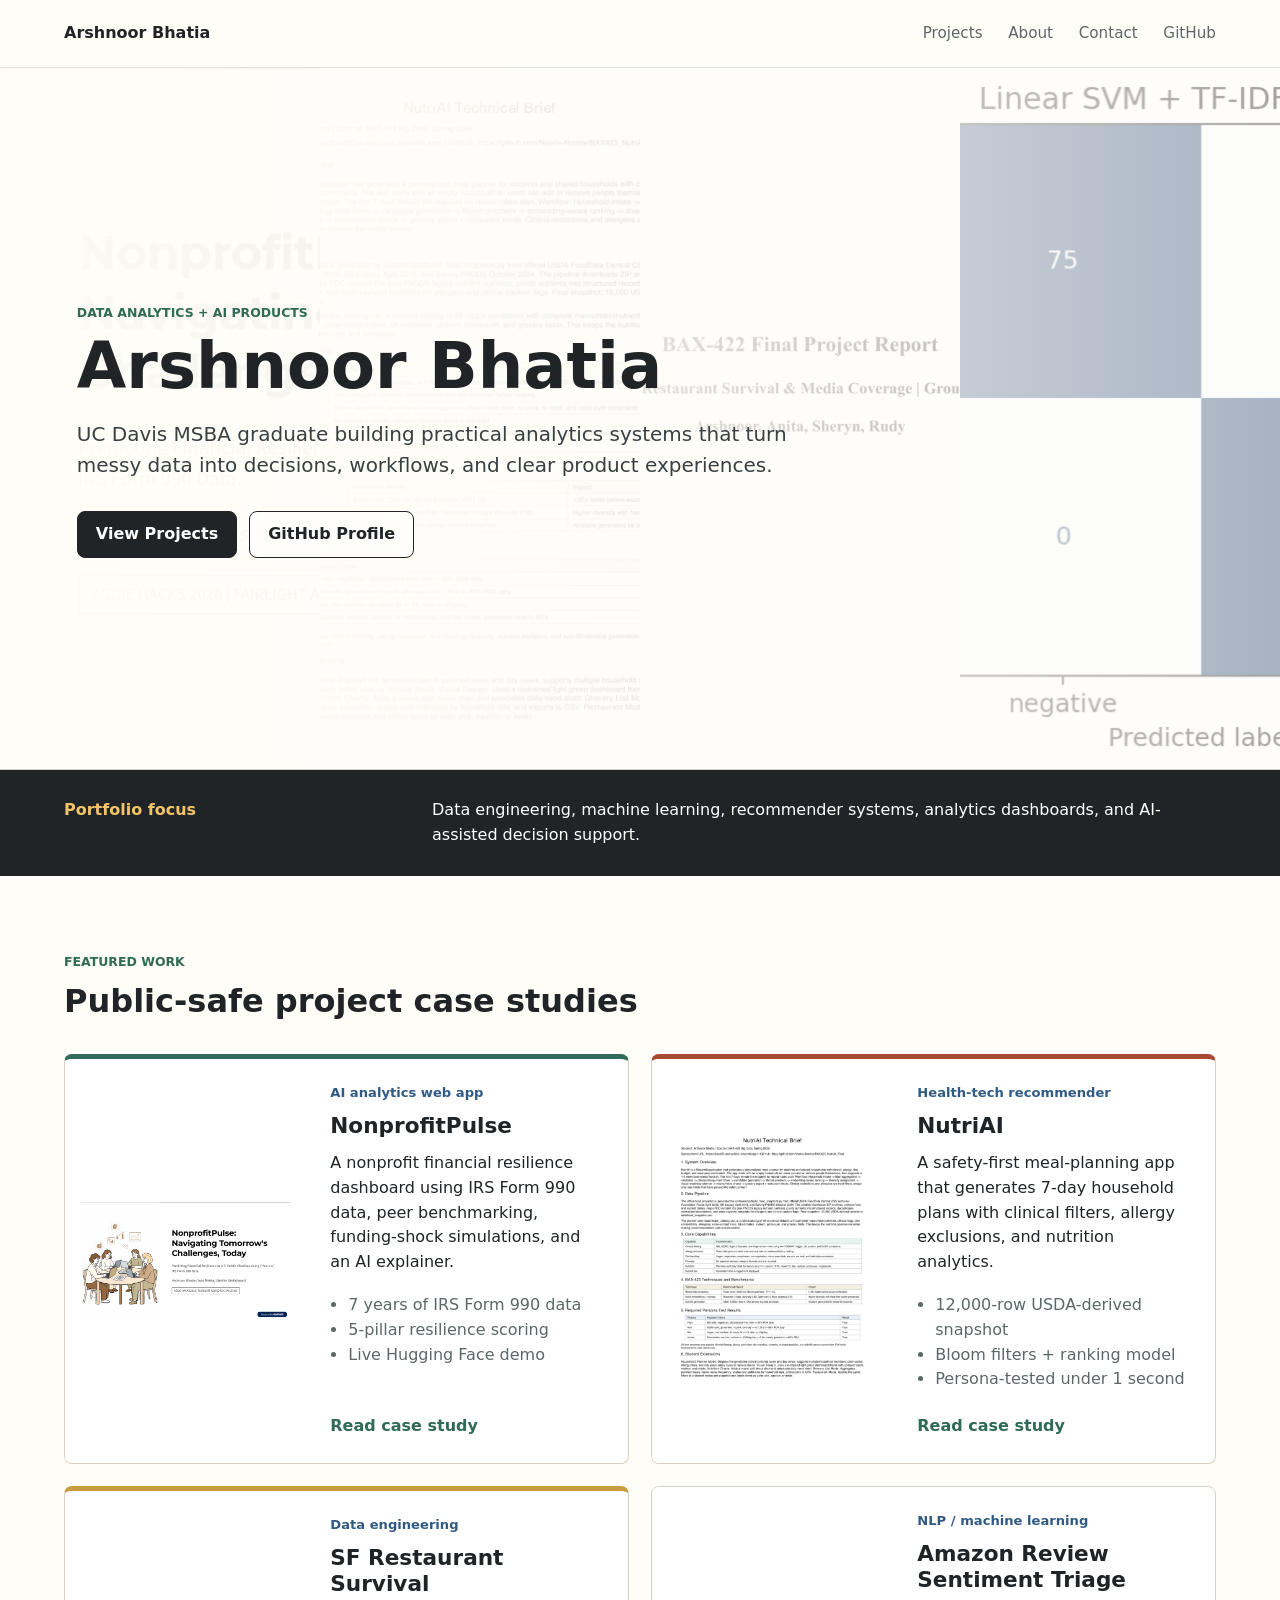
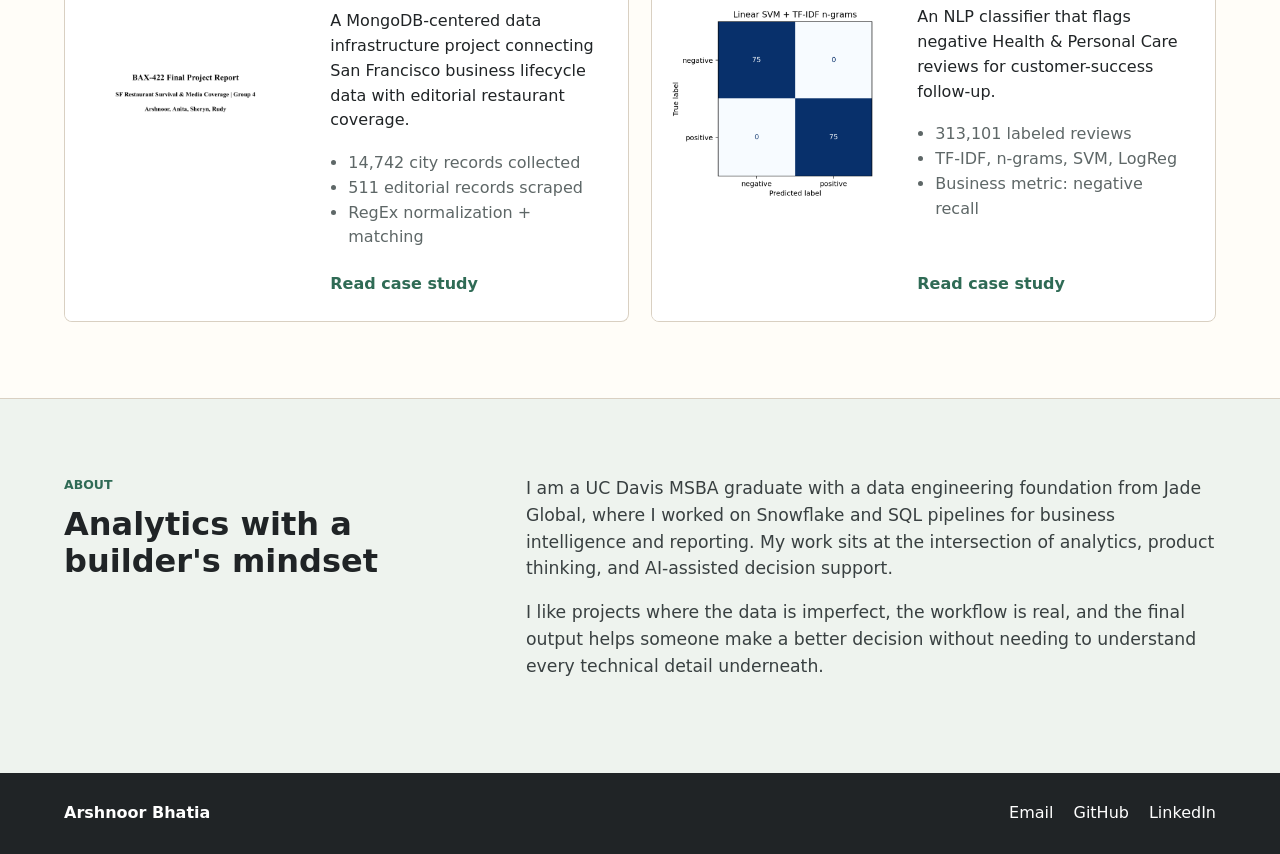
==== index.html @ 075147a0 "Add portfolio site" ====
<!doctype html>
<html lang="en">
<head>
  <meta charset="utf-8">
  <meta name="viewport" content="width=device-width, initial-scale=1">
  <title>Arshnoor Bhatia | Analytics Portfolio</title>
  <meta name="description" content="Analytics, AI, and data product portfolio for Arshnoor Bhatia.">
  <link rel="icon" href="assets/favicon.svg" type="image/svg+xml">
  <link rel="stylesheet" href="styles.css">
</head>
<body>
  <header class="site-header" aria-label="Primary">
    <a class="brand" href="index.html">Arshnoor Bhatia</a>
    <nav>
      <a href="#projects">Projects</a>
      <a href="#about">About</a>
      <a href="mailto:arshnoor2001@gmail.com">Contact</a>
      <a href="https://github.com/Noorie-Noobie">GitHub</a>
    </nav>
  </header>

  <main>
    <section class="hero" aria-labelledby="hero-title">
      <div class="hero-media" aria-hidden="true">
        <img src="assets/nonprofitpulse-cover.png" alt="">
        <img src="assets/nutriai-cover.png" alt="">
        <img src="assets/ddr-cover.png" alt="">
        <img src="assets/sentiment-cover.png" alt="">
      </div>
      <div class="hero-copy">
        <p class="eyebrow">Data analytics + AI products</p>
        <h1 id="hero-title">Arshnoor Bhatia</h1>
        <p class="lede">UC Davis MSBA graduate building practical analytics systems that turn messy data into decisions, workflows, and clear product experiences.</p>
        <div class="hero-actions">
          <a class="button primary" href="#projects">View Projects</a>
          <a class="button secondary" href="https://github.com/Noorie-Noobie">GitHub Profile</a>
        </div>
      </div>
    </section>

    <section class="section intro-strip">
      <div class="section-inner split">
        <p>Portfolio focus</p>
        <p>Data engineering, machine learning, recommender systems, analytics dashboards, and AI-assisted decision support.</p>
      </div>
    </section>

    <section class="section" id="projects" aria-labelledby="projects-title">
      <div class="section-inner">
        <div class="section-heading">
          <p class="eyebrow">Featured work</p>
          <h2 id="projects-title">Public-safe project case studies</h2>
        </div>

        <div class="project-grid">
          <article class="project-card flagship">
            <a class="project-image" href="projects/nonprofitpulse.html" aria-label="Open NonprofitPulse case study">
              <img src="assets/nonprofitpulse-cover.png" alt="NonprofitPulse presentation cover">
            </a>
            <div class="project-body">
              <p class="tag">AI analytics web app</p>
              <h3>NonprofitPulse</h3>
              <p>A nonprofit financial resilience dashboard using IRS Form 990 data, peer benchmarking, funding-shock simulations, and an AI explainer.</p>
              <ul class="fact-list">
                <li>7 years of IRS Form 990 data</li>
                <li>5-pillar resilience scoring</li>
                <li>Live Hugging Face demo</li>
              </ul>
              <a class="text-link" href="projects/nonprofitpulse.html">Read case study</a>
            </div>
          </article>

          <article class="project-card flagship">
            <a class="project-image" href="projects/nutriai.html" aria-label="Open NutriAI case study">
              <img src="assets/nutriai-cover.png" alt="NutriAI technical brief preview">
            </a>
            <div class="project-body">
              <p class="tag">Health-tech recommender</p>
              <h3>NutriAI</h3>
              <p>A safety-first meal-planning app that generates 7-day household plans with clinical filters, allergy exclusions, and nutrition analytics.</p>
              <ul class="fact-list">
                <li>12,000-row USDA-derived snapshot</li>
                <li>Bloom filters + ranking model</li>
                <li>Persona-tested under 1 second</li>
              </ul>
              <a class="text-link" href="projects/nutriai.html">Read case study</a>
            </div>
          </article>

          <article class="project-card flagship">
            <a class="project-image" href="projects/sf-restaurant-survival.html" aria-label="Open SF Restaurant Survival case study">
              <img src="assets/ddr-cover.png" alt="SF Restaurant Survival report cover">
            </a>
            <div class="project-body">
              <p class="tag">Data engineering</p>
              <h3>SF Restaurant Survival</h3>
              <p>A MongoDB-centered data infrastructure project connecting San Francisco business lifecycle data with editorial restaurant coverage.</p>
              <ul class="fact-list">
                <li>14,742 city records collected</li>
                <li>511 editorial records scraped</li>
                <li>RegEx normalization + matching</li>
              </ul>
              <a class="text-link" href="projects/sf-restaurant-survival.html">Read case study</a>
            </div>
          </article>

          <article class="project-card">
            <a class="project-image" href="projects/sentiment-triage.html" aria-label="Open Amazon Review Sentiment case study">
              <img src="assets/sentiment-cover.png" alt="Linear SVM TF-IDF n-grams confusion matrix">
            </a>
            <div class="project-body">
              <p class="tag">NLP / machine learning</p>
              <h3>Amazon Review Sentiment Triage</h3>
              <p>An NLP classifier that flags negative Health & Personal Care reviews for customer-success follow-up.</p>
              <ul class="fact-list">
                <li>313,101 labeled reviews</li>
                <li>TF-IDF, n-grams, SVM, LogReg</li>
                <li>Business metric: negative recall</li>
              </ul>
              <a class="text-link" href="projects/sentiment-triage.html">Read case study</a>
            </div>
          </article>
        </div>
      </div>
    </section>

    <section class="section band" id="about" aria-labelledby="about-title">
      <div class="section-inner about-layout">
        <div>
          <p class="eyebrow">About</p>
          <h2 id="about-title">Analytics with a builder's mindset</h2>
        </div>
        <div class="about-copy">
          <p>I am a UC Davis MSBA graduate with a data engineering foundation from Jade Global, where I worked on Snowflake and SQL pipelines for business intelligence and reporting. My work sits at the intersection of analytics, product thinking, and AI-assisted decision support.</p>
          <p>I like projects where the data is imperfect, the workflow is real, and the final output helps someone make a better decision without needing to understand every technical detail underneath.</p>
        </div>
      </div>
    </section>
  </main>

  <footer class="site-footer">
    <p>Arshnoor Bhatia</p>
    <div>
      <a href="mailto:arshnoor2001@gmail.com">Email</a>
      <a href="https://github.com/Noorie-Noobie">GitHub</a>
      <a href="https://www.linkedin.com/in/arshnoor-bhatia">LinkedIn</a>
    </div>
  </footer>
</body>
</html>
---- styles.css ----
:root {
  --ink: #202426;
  --muted: #5e6767;
  --paper: #fffdf8;
  --soft: #f4f0e8;
  --line: #d9d0c2;
  --forest: #2f6b55;
  --brick: #a84932;
  --gold: #c89b3c;
  --blue: #315b85;
  --white: #ffffff;
}

* {
  box-sizing: border-box;
}

html {
  scroll-behavior: smooth;
}

body {
  margin: 0;
  color: var(--ink);
  background: var(--paper);
  font-family: Inter, ui-sans-serif, system-ui, -apple-system, BlinkMacSystemFont, "Segoe UI", sans-serif;
  font-size: 16px;
  line-height: 1.55;
  letter-spacing: 0;
}

a {
  color: inherit;
  text-decoration: none;
}

img {
  display: block;
  max-width: 100%;
}

.site-header {
  position: sticky;
  top: 0;
  z-index: 10;
  display: flex;
  align-items: center;
  justify-content: space-between;
  gap: 24px;
  min-height: 68px;
  padding: 16px clamp(20px, 5vw, 64px);
  background: rgba(255, 253, 248, 0.92);
  border-bottom: 1px solid rgba(32, 36, 38, 0.12);
  backdrop-filter: blur(16px);
}

.brand {
  font-weight: 800;
  font-size: 1rem;
}

nav {
  display: flex;
  align-items: center;
  gap: clamp(12px, 2vw, 28px);
  color: var(--muted);
  font-size: 0.95rem;
}

nav a:hover,
.text-link:hover {
  color: var(--brick);
}

.hero {
  position: relative;
  display: grid;
  align-items: center;
  min-height: 78vh;
  padding: 96px clamp(20px, 6vw, 80px) 72px;
  overflow: hidden;
  border-bottom: 1px solid var(--line);
}

.hero::after {
  content: "";
  position: absolute;
  inset: 0;
  background: linear-gradient(90deg, rgba(255, 253, 248, 0.98) 0%, rgba(255, 253, 248, 0.9) 36%, rgba(255, 253, 248, 0.25) 100%);
}

.hero-media {
  position: absolute;
  inset: 0;
  display: grid;
  grid-template-columns: repeat(4, 1fr);
  opacity: 0.48;
}

.hero-media img {
  width: 100%;
  height: 100%;
  object-fit: cover;
  filter: saturate(0.9);
}

.hero-copy {
  position: relative;
  z-index: 1;
  max-width: 720px;
}

.eyebrow {
  margin: 0 0 12px;
  color: var(--forest);
  font-weight: 800;
  font-size: 0.78rem;
  text-transform: uppercase;
}

h1,
h2,
h3,
p {
  margin-top: 0;
}

h1 {
  margin-bottom: 20px;
  font-size: 4rem;
  line-height: 1.02;
}

h2 {
  margin-bottom: 18px;
  font-size: 2rem;
  line-height: 1.15;
}

h3 {
  margin-bottom: 12px;
  font-size: 1.35rem;
  line-height: 1.2;
}

.lede {
  max-width: 780px;
  color: #394041;
  font-size: 1.25rem;
  line-height: 1.55;
}

.hero-actions {
  display: flex;
  flex-wrap: wrap;
  gap: 12px;
  margin-top: 30px;
}

.button {
  display: inline-flex;
  align-items: center;
  justify-content: center;
  min-height: 44px;
  padding: 10px 18px;
  border-radius: 8px;
  border: 1px solid var(--ink);
  font-weight: 750;
}

.button.primary {
  color: var(--white);
  background: var(--ink);
}

.button.secondary {
  color: var(--ink);
  background: rgba(255, 255, 255, 0.72);
}

.section {
  padding: 76px clamp(20px, 5vw, 64px);
}

.section-inner {
  max-width: 1180px;
  margin: 0 auto;
}

.intro-strip {
  padding-top: 28px;
  padding-bottom: 28px;
  background: var(--ink);
  color: var(--white);
}

.split {
  display: grid;
  grid-template-columns: minmax(180px, 0.6fr) minmax(0, 1.4fr);
  gap: 32px;
}

.split p {
  margin-bottom: 0;
}

.split p:first-child {
  color: #f2c46a;
  font-weight: 800;
}

.section-heading {
  max-width: 780px;
  margin-bottom: 34px;
}

.project-grid {
  display: grid;
  grid-template-columns: repeat(2, minmax(0, 1fr));
  gap: 22px;
}

.project-card {
  display: grid;
  grid-template-columns: minmax(180px, 0.75fr) minmax(0, 1fr);
  min-height: 360px;
  overflow: hidden;
  border: 1px solid var(--line);
  border-radius: 8px;
  background: var(--white);
}

.project-card.flagship {
  border-top: 5px solid var(--forest);
}

.project-card:nth-child(2) {
  border-top-color: var(--brick);
}

.project-card:nth-child(3) {
  border-top-color: var(--gold);
}

.project-image {
  min-height: 100%;
  background: var(--soft);
}

.project-image img {
  width: 100%;
  height: 100%;
  object-fit: contain;
  padding: 16px;
  background: var(--white);
}

.project-body {
  display: flex;
  flex-direction: column;
  padding: 24px;
}

.tag {
  margin-bottom: 10px;
  color: var(--blue);
  font-weight: 800;
  font-size: 0.82rem;
}

.fact-list {
  margin: 2px 0 22px;
  padding-left: 18px;
  color: var(--muted);
}

.text-link {
  margin-top: auto;
  color: var(--forest);
  font-weight: 800;
}

.band {
  background: #eef3ee;
  border-top: 1px solid var(--line);
}

.about-layout {
  display: grid;
  grid-template-columns: minmax(240px, 0.75fr) minmax(0, 1.25fr);
  gap: 48px;
}

.about-copy p {
  color: #394041;
  font-size: 1.08rem;
}

.site-footer {
  display: flex;
  justify-content: space-between;
  gap: 20px;
  padding: 28px clamp(20px, 5vw, 64px);
  color: var(--white);
  background: var(--ink);
}

.site-footer p {
  margin-bottom: 0;
  font-weight: 800;
}

.site-footer div {
  display: flex;
  flex-wrap: wrap;
  gap: 20px;
}

.case-main {
  max-width: 1180px;
  margin: 0 auto;
  padding: 54px clamp(20px, 5vw, 64px) 90px;
}

.case-hero {
  display: grid;
  grid-template-columns: minmax(0, 1fr) minmax(280px, 0.82fr);
  gap: 42px;
  align-items: center;
  padding-bottom: 54px;
  border-bottom: 1px solid var(--line);
}

.case-hero h1 {
  font-size: 3.2rem;
}

.case-image {
  width: 100%;
  max-height: 460px;
  object-fit: contain;
  padding: 12px;
  border: 1px solid var(--line);
  border-radius: 8px;
  background: var(--white);
}

.case-section {
  padding: 44px 0;
  border-bottom: 1px solid var(--line);
}

.case-section p,
.case-section li {
  color: #394041;
}

.columns {
  display: grid;
  grid-template-columns: repeat(2, minmax(0, 1fr));
  gap: 42px;
}

.chip-row {
  display: flex;
  flex-wrap: wrap;
  gap: 10px;
}

.chip-row span {
  display: inline-flex;
  align-items: center;
  min-height: 34px;
  padding: 6px 11px;
  border: 1px solid var(--line);
  border-radius: 8px;
  background: var(--white);
  color: var(--ink);
  font-weight: 700;
}

@media (max-width: 920px) {
  h1 {
    font-size: 3rem;
  }

  .project-grid,
  .case-hero,
  .columns,
  .about-layout,
  .split {
    grid-template-columns: 1fr;
  }

  .project-card {
    grid-template-columns: 1fr;
  }

  .project-image {
    aspect-ratio: 16 / 10;
  }

  .hero-media {
    grid-template-columns: repeat(2, 1fr);
  }
}

@media (max-width: 640px) {
  .site-header {
    align-items: flex-start;
    flex-direction: column;
  }

  nav {
    width: 100%;
    justify-content: space-between;
  }

  .hero {
    min-height: 82vh;
    padding-top: 72px;
  }

  h1,
  .case-hero h1 {
    font-size: 2.45rem;
  }

  h2 {
    font-size: 1.65rem;
  }

  .lede {
    font-size: 1.08rem;
  }

  .site-footer {
    flex-direction: column;
  }
}
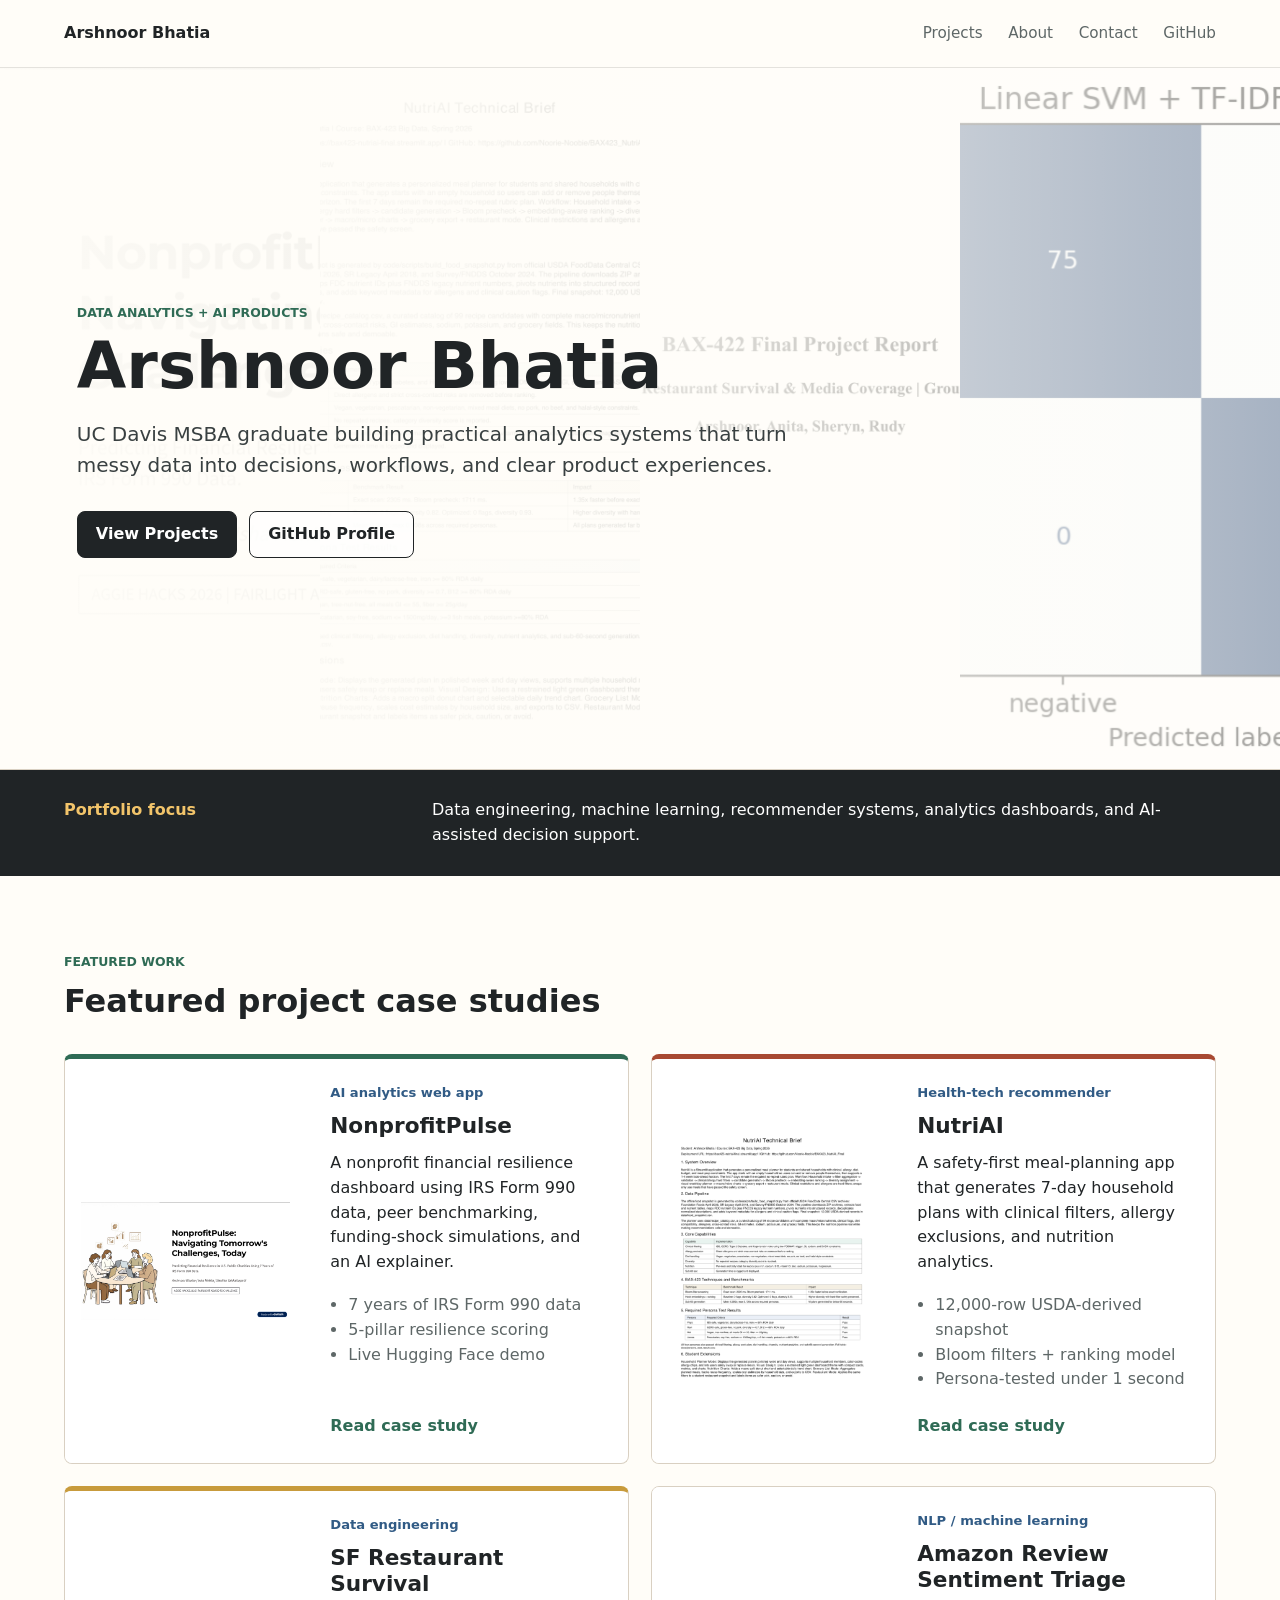
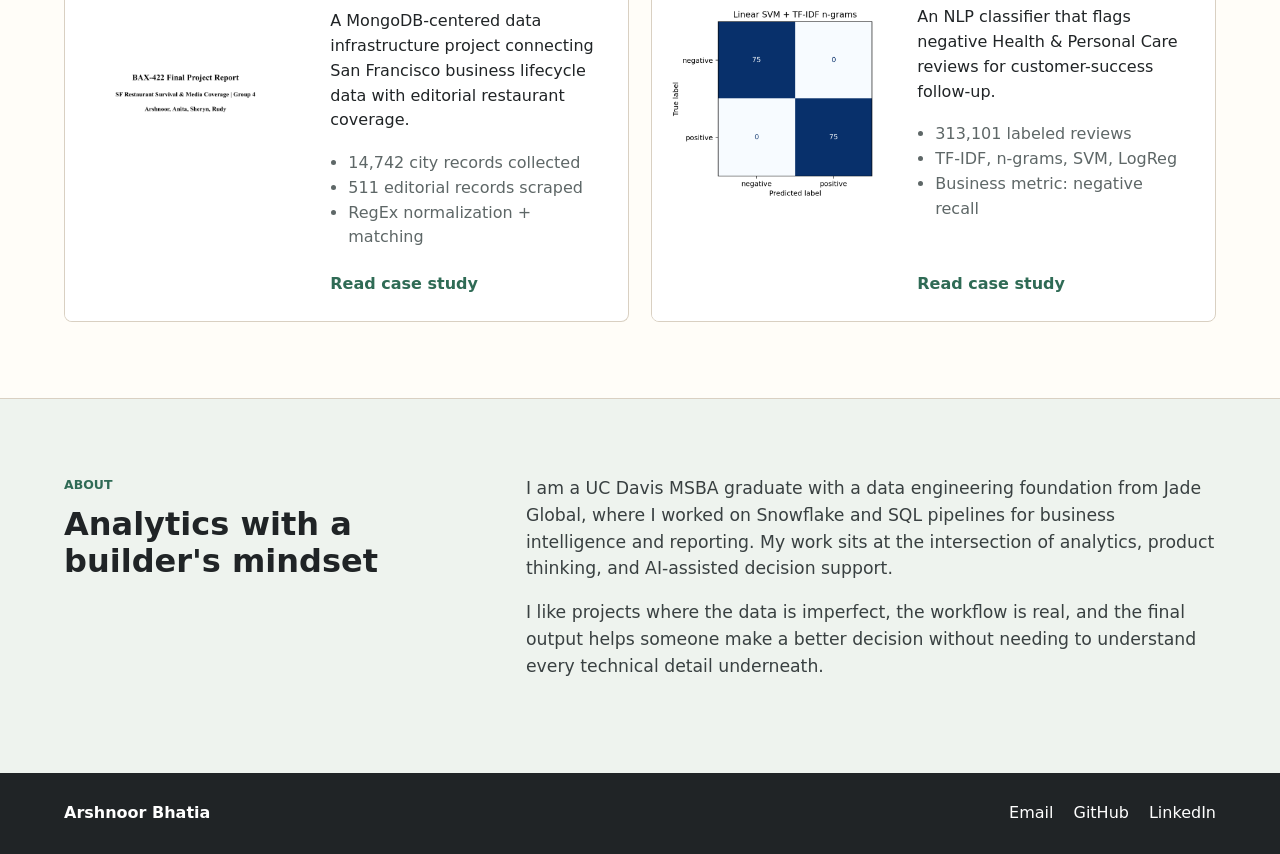
==== commit cbf59a35: "Add SF restaurant project artifacts" ====
--- a/index.html
+++ b/index.html
@@ -49,7 +49,7 @@
       <div class="section-inner">
         <div class="section-heading">
           <p class="eyebrow">Featured work</p>
-          <h2 id="projects-title">Public-safe project case studies</h2>
+          <h2 id="projects-title">Featured project case studies</h2>
         </div>
 
         <div class="project-grid">
--- a/styles.css
+++ b/styles.css
@@ -379,6 +379,35 @@
   font-weight: 700;
 }
 
+.artifact-grid {
+  display: grid;
+  grid-template-columns: repeat(2, minmax(0, 1fr));
+  gap: 14px;
+}
+
+.artifact-card {
+  display: grid;
+  gap: 8px;
+  min-height: 132px;
+  padding: 18px;
+  border: 1px solid var(--line);
+  border-radius: 8px;
+  background: var(--white);
+}
+
+.artifact-card strong {
+  color: var(--blue);
+  font-size: 1rem;
+}
+
+.artifact-card span {
+  color: #394041;
+}
+
+.artifact-card:hover {
+  border-color: var(--forest);
+}
+
 @media (max-width: 920px) {
   h1 {
     font-size: 3rem;
@@ -387,6 +416,7 @@
   .project-grid,
   .case-hero,
   .columns,
+  .artifact-grid,
   .about-layout,
   .split {
     grid-template-columns: 1fr;
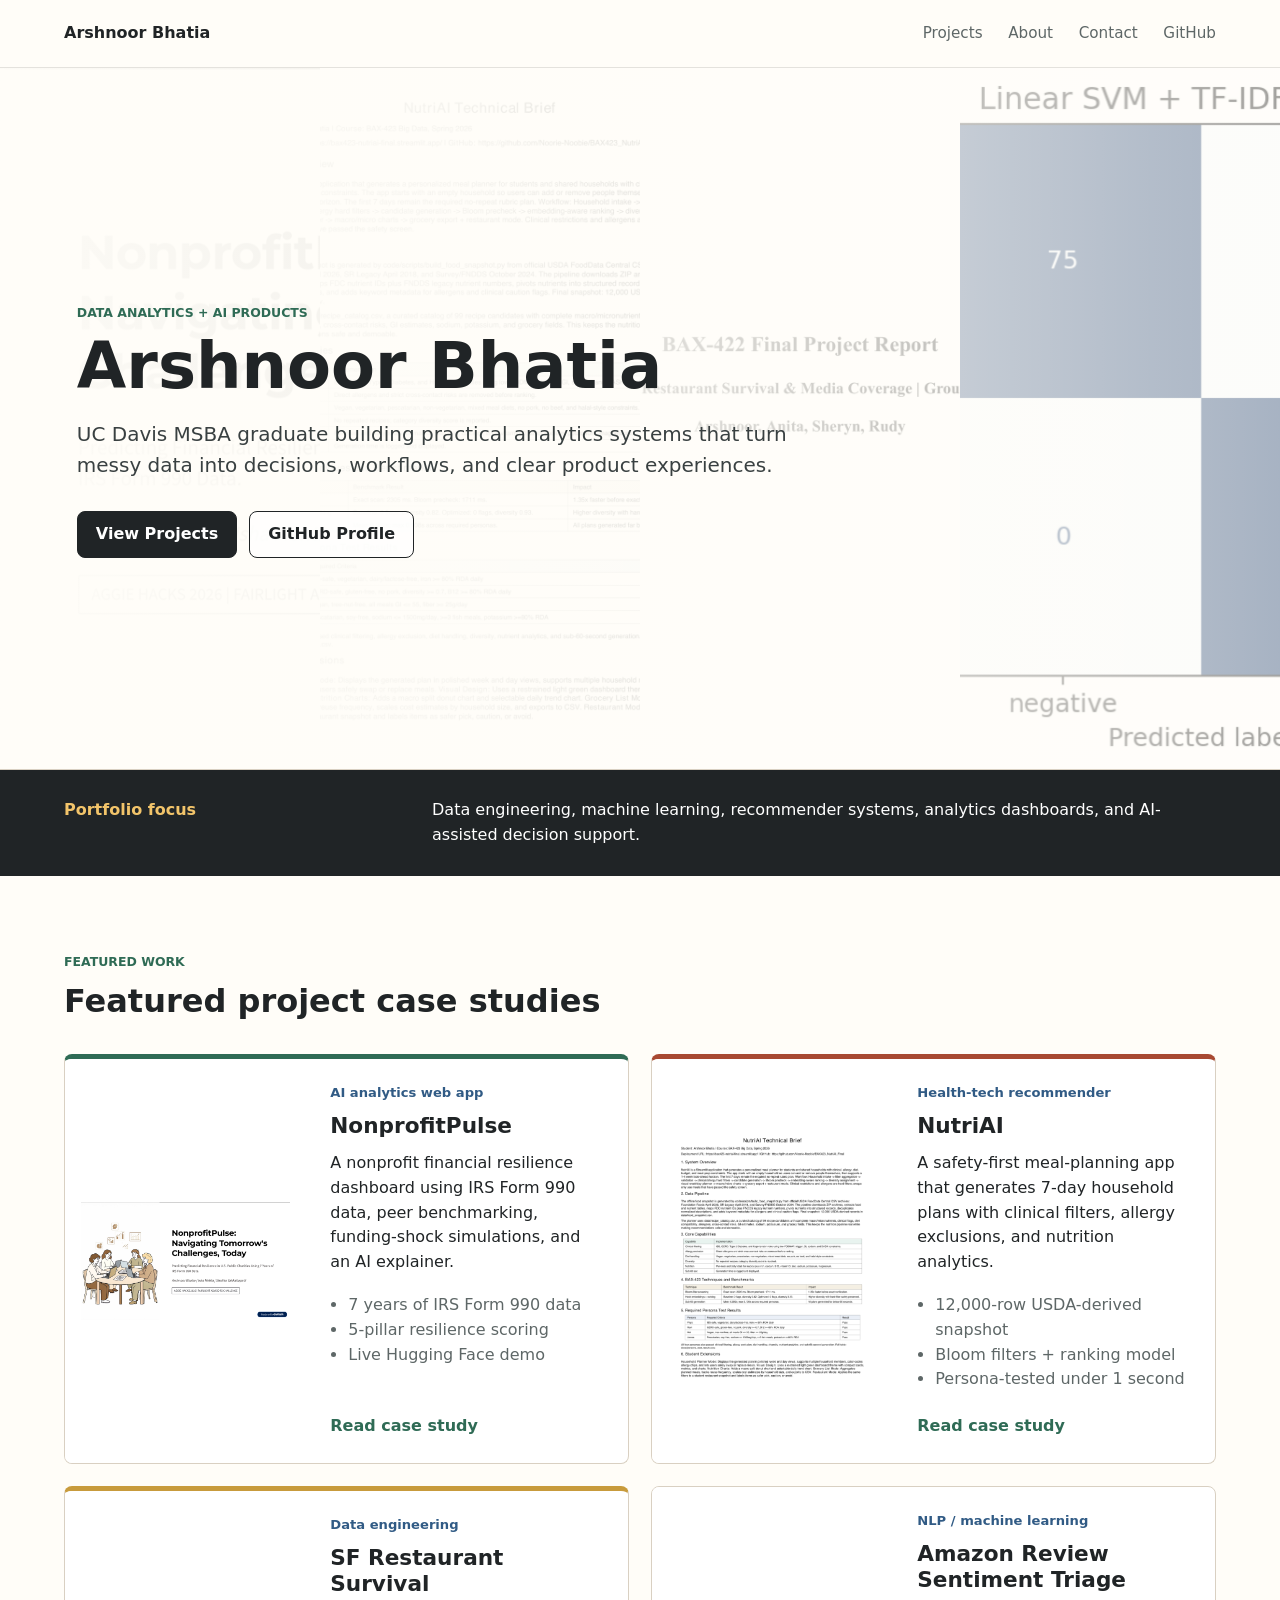
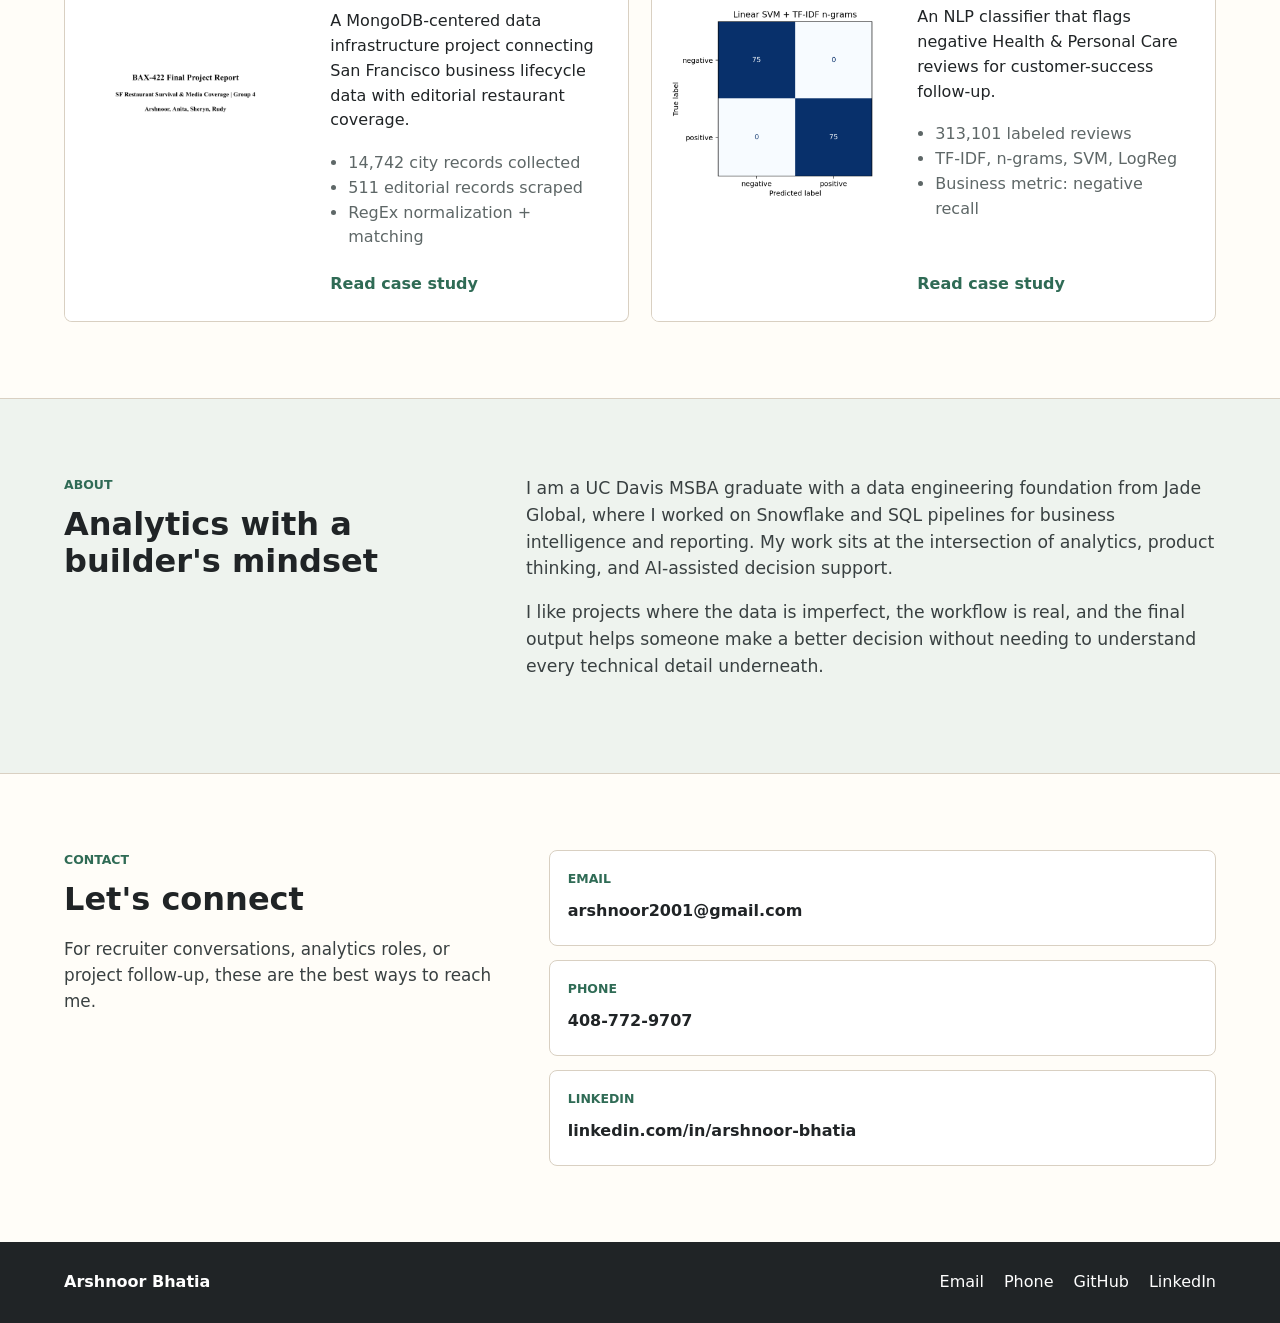
==== commit 49b8d0c6: "Add portfolio contact details" ====
--- a/index.html
+++ b/index.html
@@ -14,7 +14,7 @@
     <nav>
       <a href="#projects">Projects</a>
       <a href="#about">About</a>
-      <a href="mailto:arshnoor2001@gmail.com">Contact</a>
+      <a href="#contact">Contact</a>
       <a href="https://github.com/Noorie-Noobie">GitHub</a>
     </nav>
   </header>
@@ -136,14 +136,39 @@
         </div>
       </div>
     </section>
+
+    <section class="section contact-section" id="contact" aria-labelledby="contact-title">
+      <div class="section-inner contact-layout">
+        <div>
+          <p class="eyebrow">Contact</p>
+          <h2 id="contact-title">Let's connect</h2>
+          <p class="contact-note">For recruiter conversations, analytics roles, or project follow-up, these are the best ways to reach me.</p>
+        </div>
+        <div class="contact-list">
+          <a class="contact-card" href="mailto:arshnoor2001@gmail.com">
+            <span>Email</span>
+            <strong>arshnoor2001@gmail.com</strong>
+          </a>
+          <a class="contact-card" href="tel:+14087729707">
+            <span>Phone</span>
+            <strong>408-772-9707</strong>
+          </a>
+          <a class="contact-card" href="https://www.linkedin.com/in/arshnoor-bhatia/">
+            <span>LinkedIn</span>
+            <strong>linkedin.com/in/arshnoor-bhatia</strong>
+          </a>
+        </div>
+      </div>
+    </section>
   </main>
 
   <footer class="site-footer">
     <p>Arshnoor Bhatia</p>
     <div>
       <a href="mailto:arshnoor2001@gmail.com">Email</a>
+      <a href="tel:+14087729707">Phone</a>
       <a href="https://github.com/Noorie-Noobie">GitHub</a>
-      <a href="https://www.linkedin.com/in/arshnoor-bhatia">LinkedIn</a>
+      <a href="https://www.linkedin.com/in/arshnoor-bhatia/">LinkedIn</a>
     </div>
   </footer>
 </body>
--- a/styles.css
+++ b/styles.css
@@ -296,6 +296,57 @@
   font-size: 1.08rem;
 }
 
+.contact-section {
+  background: var(--paper);
+  border-top: 1px solid var(--line);
+}
+
+.contact-layout {
+  display: grid;
+  grid-template-columns: minmax(240px, 0.8fr) minmax(0, 1.2fr);
+  gap: 40px;
+  align-items: start;
+}
+
+.contact-note {
+  max-width: 520px;
+  color: #394041;
+  font-size: 1.05rem;
+}
+
+.contact-list {
+  display: grid;
+  grid-template-columns: 1fr;
+  gap: 14px;
+}
+
+.contact-card {
+  display: grid;
+  gap: 8px;
+  min-height: 96px;
+  padding: 18px;
+  border: 1px solid var(--line);
+  border-radius: 8px;
+  background: var(--white);
+}
+
+.contact-card span {
+  color: var(--forest);
+  font-size: 0.78rem;
+  font-weight: 800;
+  text-transform: uppercase;
+}
+
+.contact-card strong {
+  overflow-wrap: anywhere;
+  color: var(--ink);
+  font-size: 1rem;
+}
+
+.contact-card:hover {
+  border-color: var(--forest);
+}
+
 .site-footer {
   display: flex;
   justify-content: space-between;
@@ -417,8 +468,13 @@
   .case-hero,
   .columns,
   .artifact-grid,
+  .contact-layout,
   .about-layout,
   .split {
+    grid-template-columns: 1fr;
+  }
+
+  .contact-list {
     grid-template-columns: 1fr;
   }
 
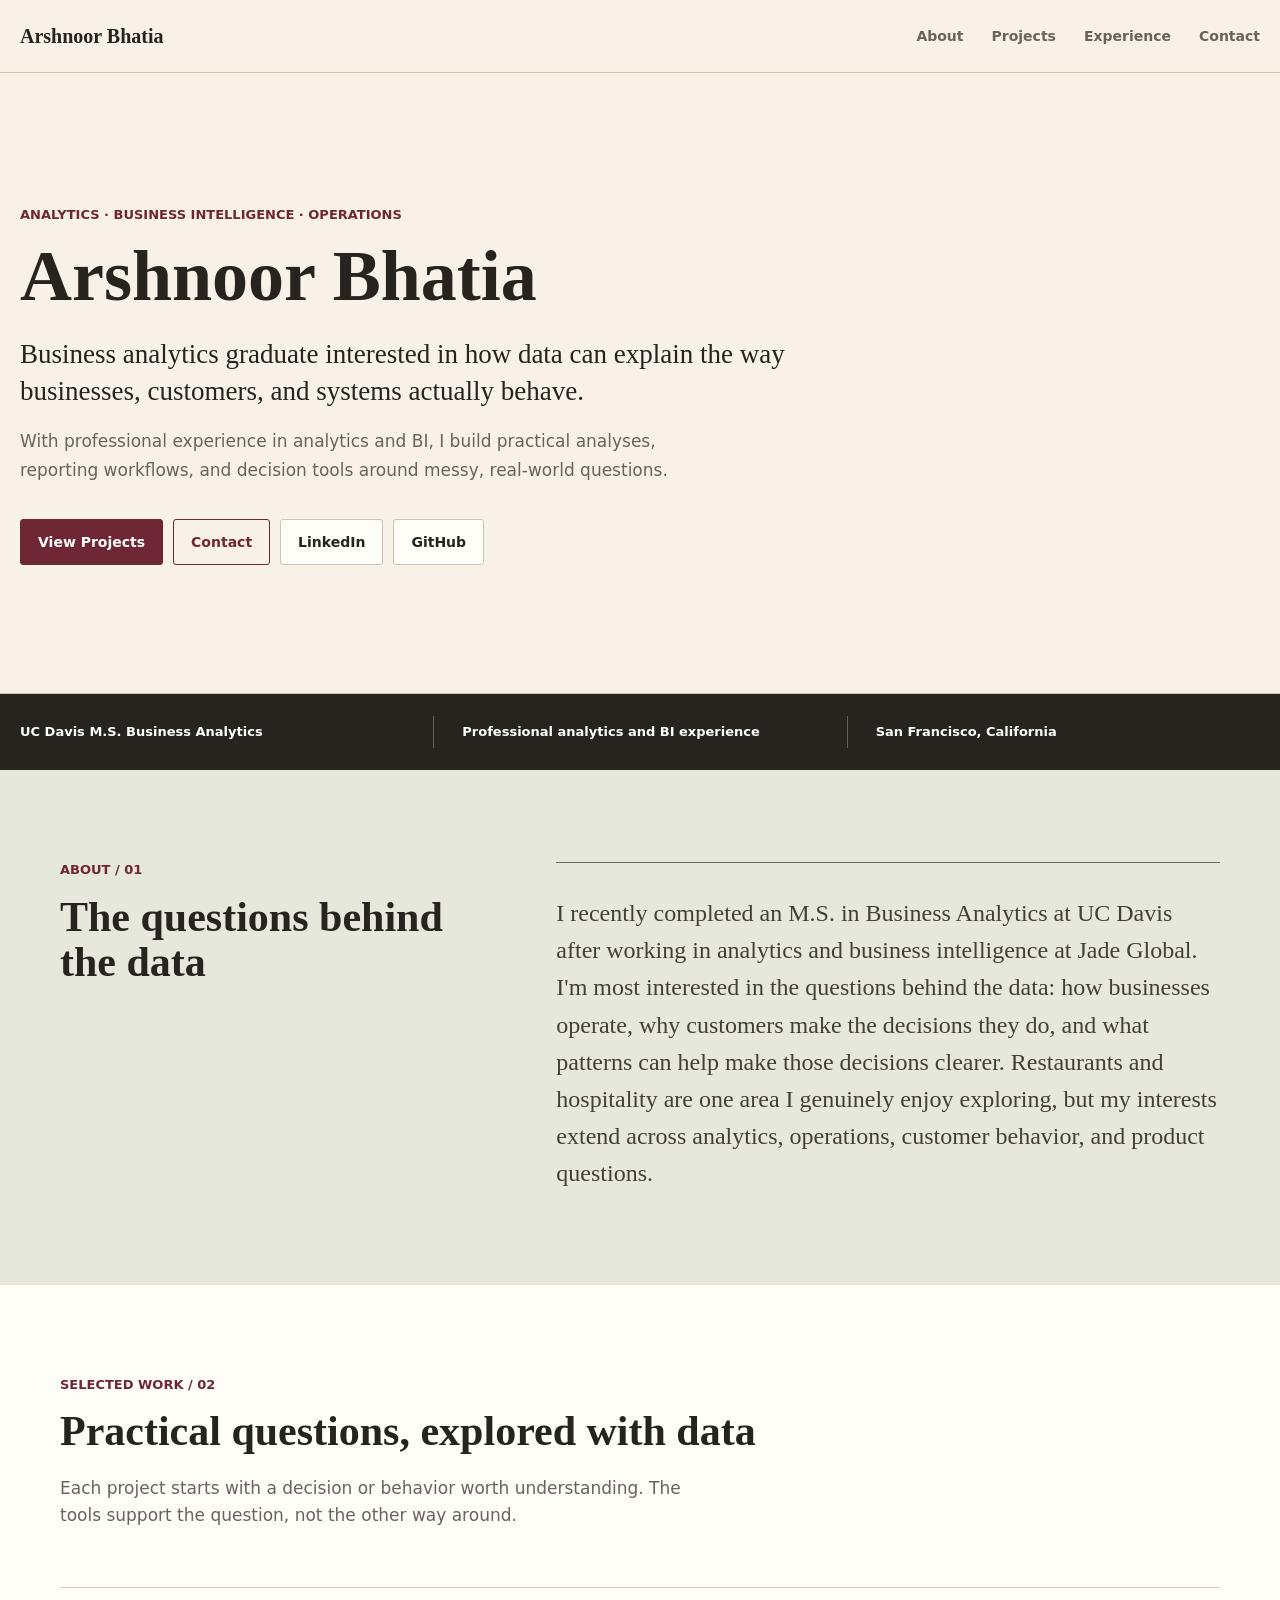
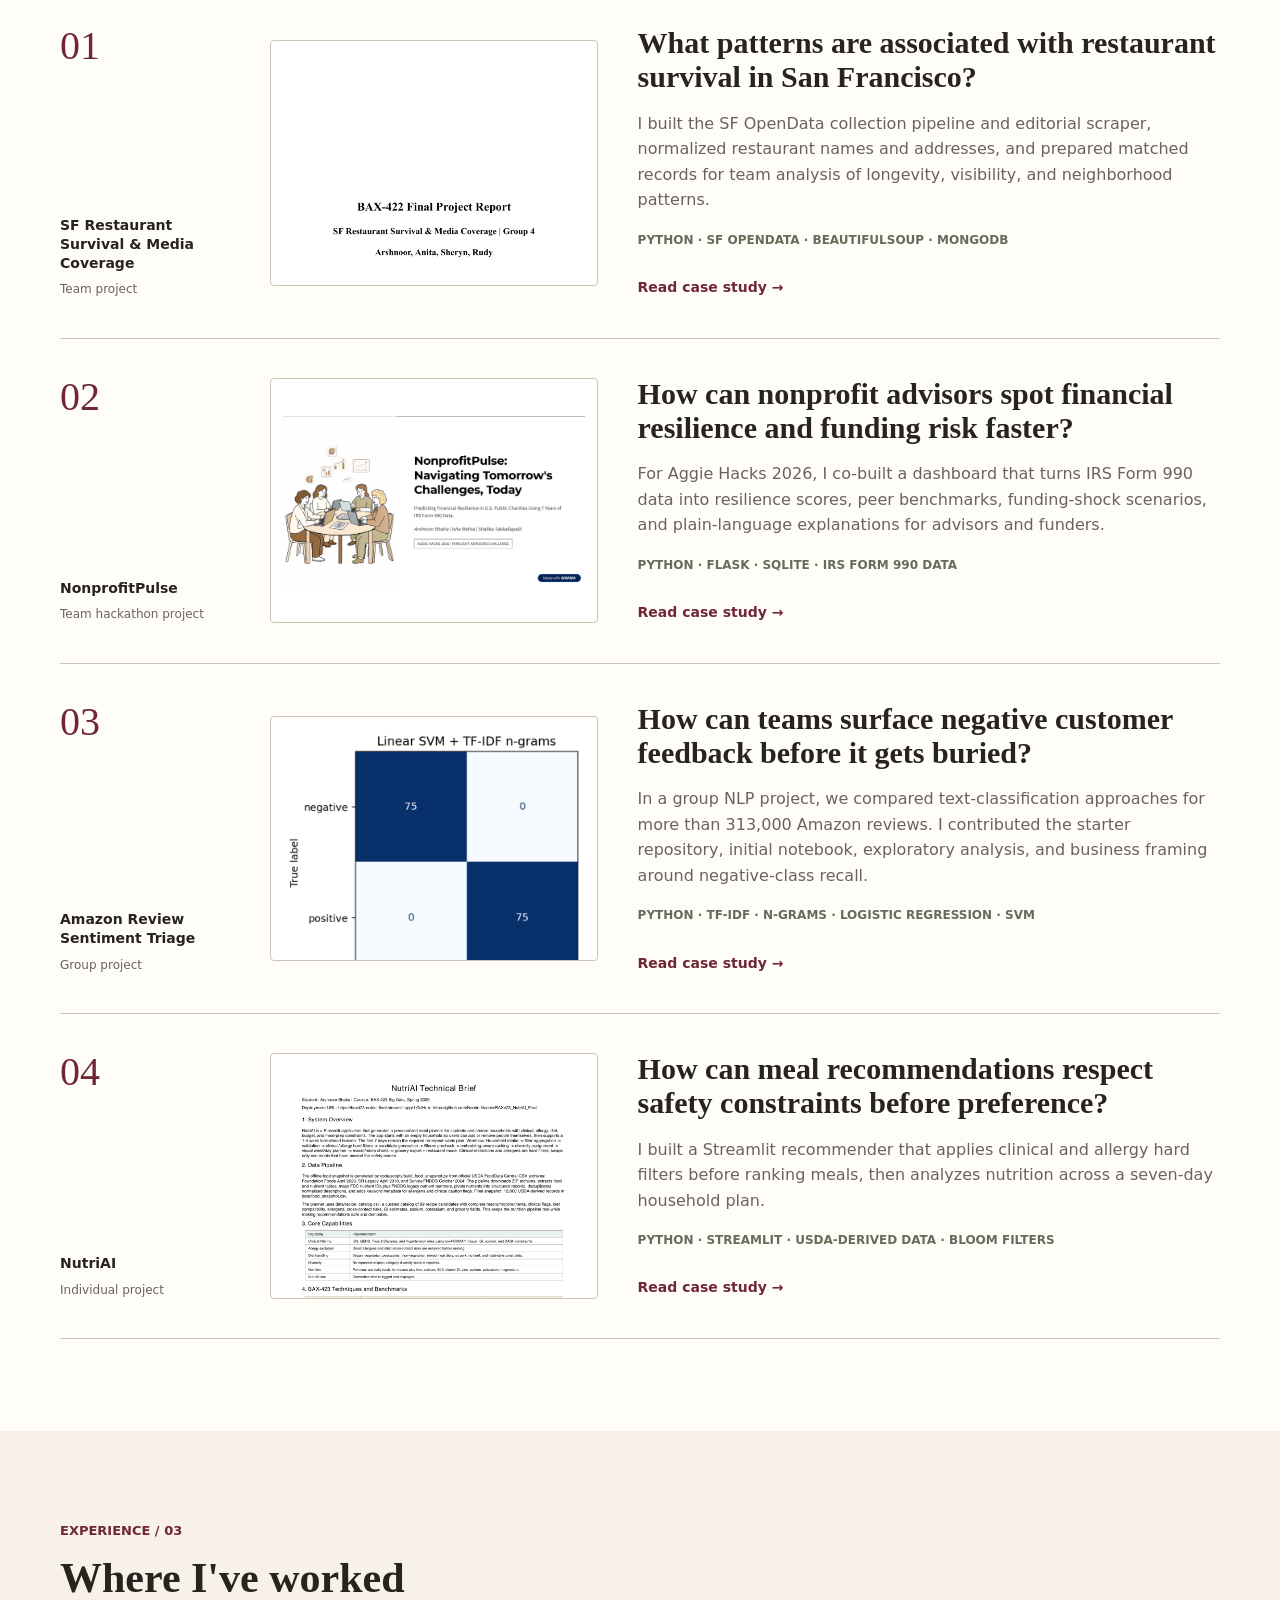
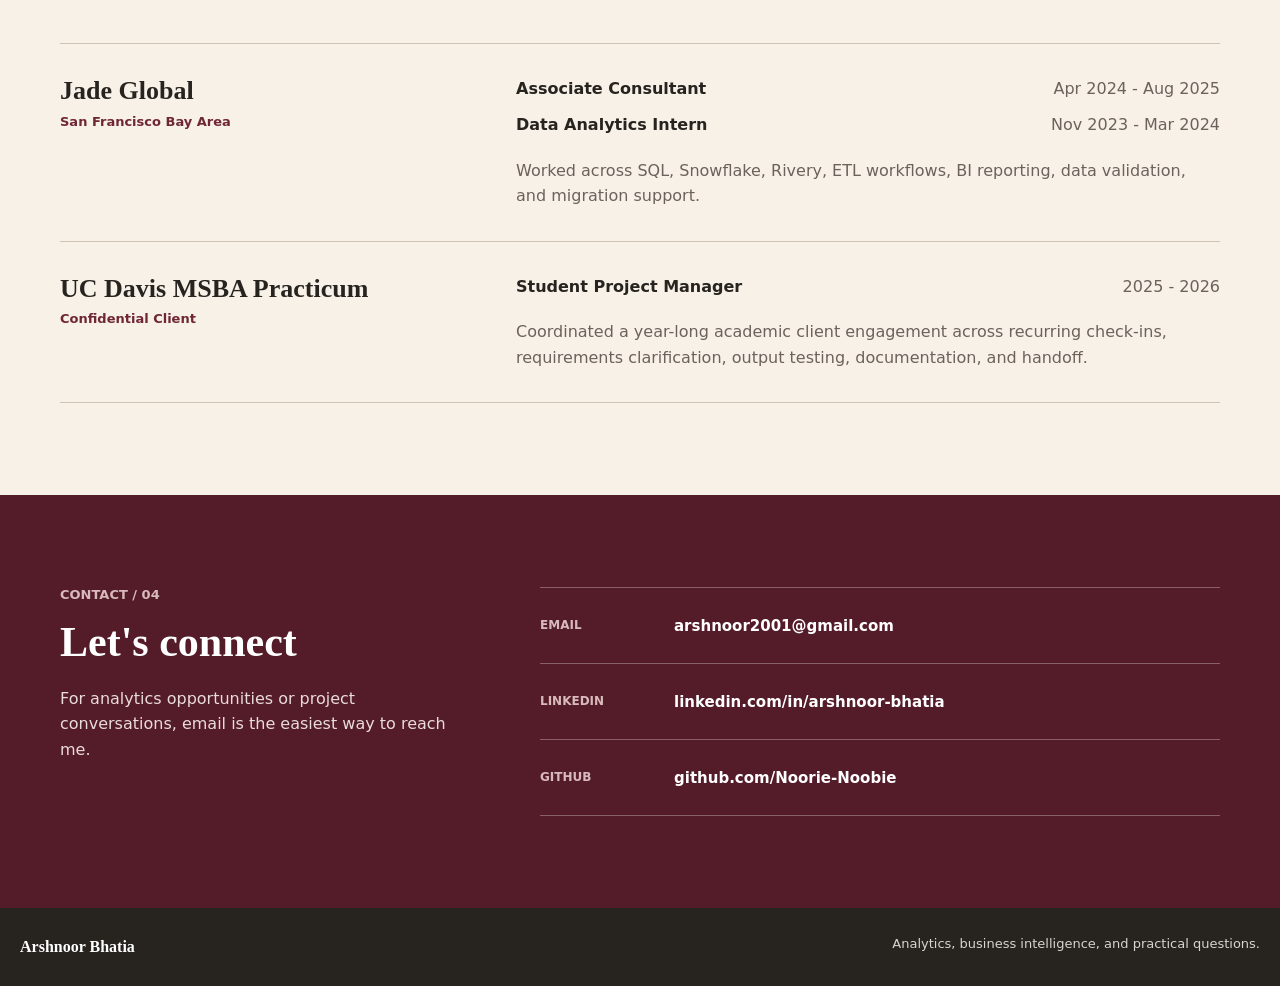
==== commit 13d29463: "Polish portfolio homepage for recruiter use" ====
--- a/index.html
+++ b/index.html
@@ -1,138 +1,183 @@
-<!doctype html>
+<!DOCTYPE html>
 <html lang="en">
 <head>
   <meta charset="utf-8">
   <meta name="viewport" content="width=device-width, initial-scale=1">
   <title>Arshnoor Bhatia | Analytics Portfolio</title>
-  <meta name="description" content="Analytics, AI, and data product portfolio for Arshnoor Bhatia.">
+  <meta name="description" content="The analytics portfolio of Arshnoor Bhatia, a UC Davis M.S. Business Analytics graduate with professional experience in analytics and business intelligence.">
   <link rel="icon" href="assets/favicon.svg" type="image/svg+xml">
   <link rel="stylesheet" href="styles.css">
 </head>
 <body>
-  <header class="site-header" aria-label="Primary">
-    <a class="brand" href="index.html">Arshnoor Bhatia</a>
-    <nav>
-      <a href="#projects">Projects</a>
-      <a href="#about">About</a>
-      <a href="#contact">Contact</a>
-      <a href="https://github.com/Noorie-Noobie">GitHub</a>
-    </nav>
+  <a class="skip-link" href="#main-content">Skip to main content</a>
+
+  <header class="site-header">
+    <div class="header-inner">
+      <a class="brand" href="#home" aria-label="Arshnoor Bhatia, home">Arshnoor Bhatia</a>
+      <nav aria-label="Main navigation">
+        <a href="#about">About</a>
+        <a href="#projects">Projects</a>
+        <a href="#experience">Experience</a>
+        <a href="#contact">Contact</a>
+      </nav>
+    </div>
   </header>
 
-  <main>
-    <section class="hero" aria-labelledby="hero-title">
-      <div class="hero-media" aria-hidden="true">
-        <img src="assets/nonprofitpulse-cover.png" alt="">
-        <img src="assets/nutriai-cover.png" alt="">
-        <img src="assets/ddr-cover.png" alt="">
-        <img src="assets/sentiment-cover.png" alt="">
-      </div>
-      <div class="hero-copy">
-        <p class="eyebrow">Data analytics + AI products</p>
-        <h1 id="hero-title">Arshnoor Bhatia</h1>
-        <p class="lede">UC Davis MSBA graduate building practical analytics systems that turn messy data into decisions, workflows, and clear product experiences.</p>
-        <div class="hero-actions">
-          <a class="button primary" href="#projects">View Projects</a>
-          <a class="button secondary" href="https://github.com/Noorie-Noobie">GitHub Profile</a>
-        </div>
-      </div>
-    </section>
-
-    <section class="section intro-strip">
-      <div class="section-inner split">
-        <p>Portfolio focus</p>
-        <p>Data engineering, machine learning, recommender systems, analytics dashboards, and AI-assisted decision support.</p>
-      </div>
-    </section>
-
-    <section class="section" id="projects" aria-labelledby="projects-title">
+  <main id="main-content">
+    <section class="hero" id="home" aria-labelledby="hero-title">
+      <div class="hero-inner">
+        <div class="hero-copy">
+          <p class="eyebrow">Analytics &middot; Business Intelligence &middot; Operations</p>
+          <h1 id="hero-title">Arshnoor Bhatia</h1>
+          <p class="hero-positioning">Business analytics graduate interested in how data can explain the way businesses, customers, and systems actually behave.</p>
+          <p class="hero-support">With professional experience in analytics and BI, I build practical analyses, reporting workflows, and decision tools around messy, real-world questions.</p>
+          <div class="hero-actions">
+            <a class="button primary" href="#projects">View Projects</a>
+            <a class="button secondary" href="#contact">Contact</a>
+            <a class="button quiet" href="https://www.linkedin.com/in/arshnoor-bhatia/">LinkedIn</a>
+            <a class="button quiet" href="https://github.com/Noorie-Noobie">GitHub</a>
+            <!-- Add a Resume button here only after an approved current PDF is committed. -->
+          </div>
+        </div>
+
+        <figure class="profile-portrait" hidden>
+          <!-- Add assets/arshnoor-bhatia-profile.webp, remove the hidden attribute, then insert:
+          <img src="assets/arshnoor-bhatia-profile.webp" alt="Arshnoor Bhatia">
+          -->
+        </figure>
+      </div>
+    </section>
+
+    <aside class="credibility-strip" aria-label="Professional highlights">
+      <ul>
+        <li>UC Davis M.S. Business Analytics</li>
+        <li>Professional analytics and BI experience</li>
+        <li>San Francisco, California</li>
+      </ul>
+    </aside>
+
+    <section class="section about-section" id="about" aria-labelledby="about-title">
+      <div class="section-inner section-split">
+        <div class="section-heading">
+          <p class="section-number">About / 01</p>
+          <h2 id="about-title">The questions behind the data</h2>
+        </div>
+        <div class="about-copy">
+          <p>I recently completed an M.S. in Business Analytics at UC Davis after working in analytics and business intelligence at Jade Global. I'm most interested in the questions behind the data: how businesses operate, why customers make the decisions they do, and what patterns can help make those decisions clearer. Restaurants and hospitality are one area I genuinely enjoy exploring, but my interests extend across analytics, operations, customer behavior, and product questions.</p>
+        </div>
+      </div>
+    </section>
+
+    <section class="section projects-section" id="projects" aria-labelledby="projects-title">
+      <div class="section-inner">
+        <div class="section-heading projects-heading">
+          <p class="section-number">Selected work / 02</p>
+          <h2 id="projects-title">Practical questions, explored with data</h2>
+          <p>Each project starts with a decision or behavior worth understanding. The tools support the question, not the other way around.</p>
+        </div>
+
+        <div class="project-list">
+          <article class="project-row">
+            <div class="project-label">
+              <span aria-hidden="true">01</span>
+              <p>SF Restaurant Survival &amp; Media Coverage</p>
+              <small>Team project</small>
+            </div>
+            <a class="project-image" href="projects/sf-restaurant-survival.html" aria-label="Read the SF Restaurant Survival and Media Coverage case study">
+              <img src="assets/ddr-cover.png" alt="Cover of the SF Restaurant Survival and Media Coverage report" loading="lazy" decoding="async">
+            </a>
+            <div class="project-body">
+              <h3>What patterns are associated with restaurant survival in San Francisco?</h3>
+              <p>I built the SF OpenData collection pipeline and editorial scraper, normalized restaurant names and addresses, and prepared matched records for team analysis of longevity, visibility, and neighborhood patterns.</p>
+              <p class="project-tools">Python &middot; SF OpenData &middot; BeautifulSoup &middot; MongoDB</p>
+              <a class="text-link" href="projects/sf-restaurant-survival.html">Read case study <span aria-hidden="true">&rarr;</span></a>
+            </div>
+          </article>
+
+          <article class="project-row">
+            <div class="project-label">
+              <span aria-hidden="true">02</span>
+              <p>NonprofitPulse</p>
+              <small>Team hackathon project</small>
+            </div>
+            <a class="project-image" href="projects/nonprofitpulse.html" aria-label="Read the NonprofitPulse case study">
+              <img src="assets/nonprofitpulse-cover.png" alt="NonprofitPulse financial resilience dashboard" loading="lazy" decoding="async">
+            </a>
+            <div class="project-body">
+              <h3>How can nonprofit advisors spot financial resilience and funding risk faster?</h3>
+              <p>For Aggie Hacks 2026, I co-built a dashboard that turns IRS Form 990 data into resilience scores, peer benchmarks, funding-shock scenarios, and plain-language explanations for advisors and funders.</p>
+              <p class="project-tools">Python &middot; Flask &middot; SQLite &middot; IRS Form 990 data</p>
+              <a class="text-link" href="projects/nonprofitpulse.html">Read case study <span aria-hidden="true">&rarr;</span></a>
+            </div>
+          </article>
+
+          <article class="project-row">
+            <div class="project-label">
+              <span aria-hidden="true">03</span>
+              <p>Amazon Review Sentiment Triage</p>
+              <small>Group project</small>
+            </div>
+            <a class="project-image" href="projects/sentiment-triage.html" aria-label="Read the Amazon Review Sentiment Triage case study">
+              <img src="assets/sentiment-cover.png" alt="Confusion matrix from the Amazon review sentiment analysis" loading="lazy" decoding="async">
+            </a>
+            <div class="project-body">
+              <h3>How can teams surface negative customer feedback before it gets buried?</h3>
+              <p>In a group NLP project, we compared text-classification approaches for more than 313,000 Amazon reviews. I contributed the starter repository, initial notebook, exploratory analysis, and business framing around negative-class recall.</p>
+              <p class="project-tools">Python &middot; TF-IDF &middot; n-grams &middot; Logistic Regression &middot; SVM</p>
+              <a class="text-link" href="projects/sentiment-triage.html">Read case study <span aria-hidden="true">&rarr;</span></a>
+            </div>
+          </article>
+
+          <article class="project-row">
+            <div class="project-label">
+              <span aria-hidden="true">04</span>
+              <p>NutriAI</p>
+              <small>Individual project</small>
+            </div>
+            <a class="project-image" href="projects/nutriai.html" aria-label="Read the NutriAI case study">
+              <img src="assets/nutriai-cover.png" alt="Cover of the NutriAI technical brief" loading="lazy" decoding="async">
+            </a>
+            <div class="project-body">
+              <h3>How can meal recommendations respect safety constraints before preference?</h3>
+              <p>I built a Streamlit recommender that applies clinical and allergy hard filters before ranking meals, then analyzes nutrition across a seven-day household plan.</p>
+              <p class="project-tools">Python &middot; Streamlit &middot; USDA-derived data &middot; Bloom filters</p>
+              <a class="text-link" href="projects/nutriai.html">Read case study <span aria-hidden="true">&rarr;</span></a>
+            </div>
+          </article>
+        </div>
+      </div>
+    </section>
+
+    <section class="section experience-section" id="experience" aria-labelledby="experience-title">
       <div class="section-inner">
         <div class="section-heading">
-          <p class="eyebrow">Featured work</p>
-          <h2 id="projects-title">Featured project case studies</h2>
-        </div>
-
-        <div class="project-grid">
-          <article class="project-card flagship">
-            <a class="project-image" href="projects/nonprofitpulse.html" aria-label="Open NonprofitPulse case study">
-              <img src="assets/nonprofitpulse-cover.png" alt="NonprofitPulse presentation cover">
-            </a>
-            <div class="project-body">
-              <p class="tag">AI analytics web app</p>
-              <h3>NonprofitPulse</h3>
-              <p>A nonprofit financial resilience dashboard using IRS Form 990 data, peer benchmarking, funding-shock simulations, and an AI explainer.</p>
-              <ul class="fact-list">
-                <li>7 years of IRS Form 990 data</li>
-                <li>5-pillar resilience scoring</li>
-                <li>Live Hugging Face demo</li>
-              </ul>
-              <a class="text-link" href="projects/nonprofitpulse.html">Read case study</a>
-            </div>
-          </article>
-
-          <article class="project-card flagship">
-            <a class="project-image" href="projects/nutriai.html" aria-label="Open NutriAI case study">
-              <img src="assets/nutriai-cover.png" alt="NutriAI technical brief preview">
-            </a>
-            <div class="project-body">
-              <p class="tag">Health-tech recommender</p>
-              <h3>NutriAI</h3>
-              <p>A safety-first meal-planning app that generates 7-day household plans with clinical filters, allergy exclusions, and nutrition analytics.</p>
-              <ul class="fact-list">
-                <li>12,000-row USDA-derived snapshot</li>
-                <li>Bloom filters + ranking model</li>
-                <li>Persona-tested under 1 second</li>
-              </ul>
-              <a class="text-link" href="projects/nutriai.html">Read case study</a>
-            </div>
-          </article>
-
-          <article class="project-card flagship">
-            <a class="project-image" href="projects/sf-restaurant-survival.html" aria-label="Open SF Restaurant Survival case study">
-              <img src="assets/ddr-cover.png" alt="SF Restaurant Survival report cover">
-            </a>
-            <div class="project-body">
-              <p class="tag">Data engineering</p>
-              <h3>SF Restaurant Survival</h3>
-              <p>A MongoDB-centered data infrastructure project connecting San Francisco business lifecycle data with editorial restaurant coverage.</p>
-              <ul class="fact-list">
-                <li>14,742 city records collected</li>
-                <li>511 editorial records scraped</li>
-                <li>RegEx normalization + matching</li>
-              </ul>
-              <a class="text-link" href="projects/sf-restaurant-survival.html">Read case study</a>
-            </div>
-          </article>
-
-          <article class="project-card">
-            <a class="project-image" href="projects/sentiment-triage.html" aria-label="Open Amazon Review Sentiment case study">
-              <img src="assets/sentiment-cover.png" alt="Linear SVM TF-IDF n-grams confusion matrix">
-            </a>
-            <div class="project-body">
-              <p class="tag">NLP / machine learning</p>
-              <h3>Amazon Review Sentiment Triage</h3>
-              <p>An NLP classifier that flags negative Health & Personal Care reviews for customer-success follow-up.</p>
-              <ul class="fact-list">
-                <li>313,101 labeled reviews</li>
-                <li>TF-IDF, n-grams, SVM, LogReg</li>
-                <li>Business metric: negative recall</li>
-              </ul>
-              <a class="text-link" href="projects/sentiment-triage.html">Read case study</a>
-            </div>
-          </article>
-        </div>
-      </div>
-    </section>
-
-    <section class="section band" id="about" aria-labelledby="about-title">
-      <div class="section-inner about-layout">
-        <div>
-          <p class="eyebrow">About</p>
-          <h2 id="about-title">Analytics with a builder's mindset</h2>
-        </div>
-        <div class="about-copy">
-          <p>I am a UC Davis MSBA graduate with a data engineering foundation from Jade Global, where I worked on Snowflake and SQL pipelines for business intelligence and reporting. My work sits at the intersection of analytics, product thinking, and AI-assisted decision support.</p>
-          <p>I like projects where the data is imperfect, the workflow is real, and the final output helps someone make a better decision without needing to understand every technical detail underneath.</p>
+          <p class="section-number">Experience / 03</p>
+          <h2 id="experience-title">Where I've worked</h2>
+        </div>
+
+        <div class="experience-list">
+          <article class="experience-row">
+            <div>
+              <h3>Jade Global</h3>
+              <p class="experience-location">San Francisco Bay Area</p>
+            </div>
+            <div class="experience-details">
+              <p><strong>Associate Consultant</strong> <span>Apr 2024 - Aug 2025</span></p>
+              <p><strong>Data Analytics Intern</strong> <span>Nov 2023 - Mar 2024</span></p>
+              <p class="experience-summary">Worked across SQL, Snowflake, Rivery, ETL workflows, BI reporting, data validation, and migration support.</p>
+            </div>
+          </article>
+
+          <article class="experience-row">
+            <div>
+              <h3>UC Davis MSBA Practicum</h3>
+              <p class="experience-location">Confidential Client</p>
+            </div>
+            <div class="experience-details">
+              <p><strong>Student Project Manager</strong> <span>2025 - 2026</span></p>
+              <p class="experience-summary">Coordinated a year-long academic client engagement across recurring check-ins, requirements clarification, output testing, documentation, and handoff.</p>
+            </div>
+          </article>
         </div>
       </div>
     </section>
@@ -140,23 +185,23 @@
     <section class="section contact-section" id="contact" aria-labelledby="contact-title">
       <div class="section-inner contact-layout">
         <div>
-          <p class="eyebrow">Contact</p>
+          <p class="section-number">Contact / 04</p>
           <h2 id="contact-title">Let's connect</h2>
-          <p class="contact-note">For recruiter conversations, analytics roles, or project follow-up, these are the best ways to reach me.</p>
-        </div>
-        <div class="contact-list">
-          <a class="contact-card" href="mailto:arshnoor2001@gmail.com">
+          <p>For analytics opportunities or project conversations, email is the easiest way to reach me.</p>
+        </div>
+        <div class="contact-links">
+          <a href="mailto:arshnoor2001@gmail.com">
             <span>Email</span>
             <strong>arshnoor2001@gmail.com</strong>
           </a>
-          <a class="contact-card" href="tel:+14087729707">
-            <span>Phone</span>
-            <strong>408-772-9707</strong>
-          </a>
-          <a class="contact-card" href="https://www.linkedin.com/in/arshnoor-bhatia/">
+          <a href="https://www.linkedin.com/in/arshnoor-bhatia/">
             <span>LinkedIn</span>
             <strong>linkedin.com/in/arshnoor-bhatia</strong>
           </a>
+          <a href="https://github.com/Noorie-Noobie">
+            <span>GitHub</span>
+            <strong>github.com/Noorie-Noobie</strong>
+          </a>
         </div>
       </div>
     </section>
@@ -164,12 +209,7 @@
 
   <footer class="site-footer">
     <p>Arshnoor Bhatia</p>
-    <div>
-      <a href="mailto:arshnoor2001@gmail.com">Email</a>
-      <a href="tel:+14087729707">Phone</a>
-      <a href="https://github.com/Noorie-Noobie">GitHub</a>
-      <a href="https://www.linkedin.com/in/arshnoor-bhatia/">LinkedIn</a>
-    </div>
+    <p>Analytics, business intelligence, and practical questions.</p>
   </footer>
 </body>
 </html>
--- a/styles.css
+++ b/styles.css
@@ -1,14 +1,16 @@
 :root {
-  --ink: #202426;
-  --muted: #5e6767;
-  --paper: #fffdf8;
-  --soft: #f4f0e8;
-  --line: #d9d0c2;
-  --forest: #2f6b55;
-  --brick: #a84932;
-  --gold: #c89b3c;
-  --blue: #315b85;
+  --ink: #27231f;
+  --muted: #6b625c;
+  --paper: #f7f1e8;
+  --paper-light: #fffdf8;
+  --oxblood: #6f2635;
+  --oxblood-dark: #541b28;
+  --sage: #656c59;
+  --sage-pale: #e7e8dc;
+  --line: #cfc3b5;
   --white: #ffffff;
+  --serif: "Iowan Old Style", "Palatino Linotype", Palatino, Baskerville, Georgia, serif;
+  --sans: Inter, ui-sans-serif, system-ui, -apple-system, BlinkMacSystemFont, "Segoe UI", sans-serif;
 }
 
 * {
@@ -17,15 +19,16 @@
 
 html {
   scroll-behavior: smooth;
+  scroll-padding-top: 96px;
 }
 
 body {
   margin: 0;
   color: var(--ink);
   background: var(--paper);
-  font-family: Inter, ui-sans-serif, system-ui, -apple-system, BlinkMacSystemFont, "Segoe UI", sans-serif;
+  font-family: var(--sans);
   font-size: 16px;
-  line-height: 1.55;
+  line-height: 1.6;
   letter-spacing: 0;
 }
 
@@ -39,383 +42,580 @@
   max-width: 100%;
 }
 
+h1,
+h2,
+h3,
+p,
+ul,
+figure {
+  margin-top: 0;
+}
+
+h1,
+h2,
+h3 {
+  font-family: var(--serif);
+  font-weight: 600;
+  letter-spacing: 0;
+}
+
+h1 {
+  margin-bottom: 24px;
+  font-size: 72px;
+  line-height: 1;
+}
+
+h2 {
+  margin-bottom: 20px;
+  font-size: 42px;
+  line-height: 1.08;
+}
+
+h3 {
+  margin-bottom: 16px;
+  font-size: 30px;
+  line-height: 1.14;
+}
+
+.skip-link {
+  position: fixed;
+  top: 12px;
+  left: 12px;
+  z-index: 100;
+  padding: 10px 14px;
+  color: var(--white);
+  background: var(--oxblood);
+  transform: translateY(-160%);
+}
+
+.skip-link:focus {
+  transform: translateY(0);
+}
+
+a:focus-visible {
+  outline: 3px solid var(--oxblood);
+  outline-offset: 4px;
+}
+
+.contact-section a:focus-visible,
+.site-footer a:focus-visible {
+  outline-color: var(--white);
+}
+
 .site-header {
   position: sticky;
   top: 0;
-  z-index: 10;
+  z-index: 20;
   display: flex;
   align-items: center;
+  min-height: 72px;
+  background: rgba(247, 241, 232, 0.97);
+  border-bottom: 1px solid var(--line);
+}
+
+.header-inner {
+  display: flex;
+  align-items: center;
   justify-content: space-between;
-  gap: 24px;
-  min-height: 68px;
-  padding: 16px clamp(20px, 5vw, 64px);
-  background: rgba(255, 253, 248, 0.92);
-  border-bottom: 1px solid rgba(32, 36, 38, 0.12);
-  backdrop-filter: blur(16px);
+  gap: 32px;
+  width: min(100% - 40px, 1240px);
+  min-height: 72px;
+  margin: 0 auto;
 }
 
 .brand {
-  font-weight: 800;
-  font-size: 1rem;
+  font-family: var(--serif);
+  font-size: 20px;
+  font-weight: 700;
+}
+
+.site-header > .brand {
+  margin-left: max(20px, calc((100% - 1240px) / 2));
 }
 
 nav {
   display: flex;
   align-items: center;
-  gap: clamp(12px, 2vw, 28px);
-  color: var(--muted);
-  font-size: 0.95rem;
+  gap: 28px;
+  color: var(--muted);
+  font-size: 14px;
+  font-weight: 700;
+}
+
+.site-header > nav {
+  margin-right: max(20px, calc((100% - 1240px) / 2));
+  margin-left: auto;
+}
+
+nav a,
+.text-link {
+  text-decoration-thickness: 1px;
+  text-underline-offset: 5px;
 }
 
 nav a:hover,
 .text-link:hover {
-  color: var(--brick);
+  color: var(--oxblood);
+  text-decoration-line: underline;
 }
 
 .hero {
-  position: relative;
-  display: grid;
-  align-items: center;
-  min-height: 78vh;
-  padding: 96px clamp(20px, 6vw, 80px) 72px;
+  border-bottom: 1px solid var(--line);
+}
+
+.hero-inner {
+  display: grid;
+  grid-template-columns: minmax(0, 1fr) auto;
+  align-items: center;
+  gap: 72px;
+  width: min(100% - 40px, 1240px);
+  min-height: 620px;
+  margin: 0 auto;
+  padding: 78px 0 72px;
+}
+
+.hero-copy {
+  max-width: 900px;
+}
+
+.eyebrow,
+.section-number {
+  margin-bottom: 16px;
+  color: var(--oxblood);
+  font-size: 13px;
+  font-weight: 800;
+  line-height: 1.3;
+  text-transform: uppercase;
+}
+
+.hero-positioning {
+  max-width: 850px;
+  margin-bottom: 18px;
+  color: var(--ink);
+  font-family: var(--serif);
+  font-size: 27px;
+  line-height: 1.35;
+}
+
+.hero-support {
+  max-width: 710px;
+  margin-bottom: 0;
+  color: var(--muted);
+  font-size: 17px;
+  line-height: 1.7;
+}
+
+.hero-actions {
+  display: flex;
+  flex-wrap: wrap;
+  gap: 10px;
+  margin-top: 34px;
+}
+
+.button {
+  display: inline-flex;
+  align-items: center;
+  justify-content: center;
+  min-height: 46px;
+  padding: 10px 17px;
+  border: 1px solid var(--ink);
+  border-radius: 3px;
+  font-size: 14px;
+  font-weight: 800;
+  transition: color 160ms ease, background-color 160ms ease, border-color 160ms ease;
+}
+
+.button.primary {
+  color: var(--white);
+  background: var(--oxblood);
+  border-color: var(--oxblood);
+}
+
+.button.primary:hover {
+  background: var(--oxblood-dark);
+  border-color: var(--oxblood-dark);
+}
+
+.button.secondary {
+  color: var(--oxblood);
+  background: transparent;
+  border-color: var(--oxblood);
+}
+
+.button.secondary:hover,
+.button.quiet:hover {
+  color: var(--white);
+  background: var(--ink);
+  border-color: var(--ink);
+}
+
+.button.quiet {
+  color: var(--ink);
+  background: var(--paper-light);
+  border-color: var(--line);
+}
+
+.profile-portrait {
+  width: 224px;
+  margin-bottom: 0;
   overflow: hidden;
-  border-bottom: 1px solid var(--line);
-}
-
-.hero::after {
-  content: "";
-  position: absolute;
-  inset: 0;
-  background: linear-gradient(90deg, rgba(255, 253, 248, 0.98) 0%, rgba(255, 253, 248, 0.9) 36%, rgba(255, 253, 248, 0.25) 100%);
-}
-
-.hero-media {
-  position: absolute;
-  inset: 0;
-  display: grid;
-  grid-template-columns: repeat(4, 1fr);
-  opacity: 0.48;
-}
-
-.hero-media img {
+  aspect-ratio: 4 / 5;
+  border: 1px solid var(--line);
+  border-radius: 6px;
+  background: var(--paper-light);
+}
+
+.profile-portrait img {
   width: 100%;
   height: 100%;
   object-fit: cover;
-  filter: saturate(0.9);
-}
-
-.hero-copy {
-  position: relative;
-  z-index: 1;
-  max-width: 720px;
-}
-
-.eyebrow {
-  margin: 0 0 12px;
-  color: var(--forest);
-  font-weight: 800;
-  font-size: 0.78rem;
-  text-transform: uppercase;
-}
-
-h1,
-h2,
-h3,
-p {
-  margin-top: 0;
-}
-
-h1 {
-  margin-bottom: 20px;
-  font-size: 4rem;
-  line-height: 1.02;
-}
-
-h2 {
-  margin-bottom: 18px;
-  font-size: 2rem;
-  line-height: 1.15;
-}
-
-h3 {
-  margin-bottom: 12px;
-  font-size: 1.35rem;
-  line-height: 1.2;
-}
-
-.lede {
-  max-width: 780px;
-  color: #394041;
-  font-size: 1.25rem;
-  line-height: 1.55;
-}
-
-.hero-actions {
-  display: flex;
-  flex-wrap: wrap;
-  gap: 12px;
-  margin-top: 30px;
-}
-
-.button {
-  display: inline-flex;
-  align-items: center;
-  justify-content: center;
-  min-height: 44px;
-  padding: 10px 18px;
-  border-radius: 8px;
-  border: 1px solid var(--ink);
-  font-weight: 750;
-}
-
-.button.primary {
+}
+
+.credibility-strip {
+  padding: 22px max(20px, calc((100% - 1240px) / 2));
   color: var(--white);
   background: var(--ink);
 }
 
-.button.secondary {
-  color: var(--ink);
-  background: rgba(255, 255, 255, 0.72);
+.credibility-strip ul {
+  display: grid;
+  grid-template-columns: repeat(3, minmax(0, 1fr));
+  margin: 0;
+  padding: 0;
+  list-style: none;
+}
+
+.credibility-strip li {
+  display: flex;
+  align-items: center;
+  min-height: 32px;
+  padding: 0 28px;
+  border-left: 1px solid rgba(255, 255, 255, 0.28);
+  font-size: 13px;
+  font-weight: 700;
+}
+
+.credibility-strip li:first-child {
+  padding-left: 0;
+  border-left: 0;
 }
 
 .section {
-  padding: 76px clamp(20px, 5vw, 64px);
+  padding: 92px 20px;
 }
 
 .section-inner {
-  max-width: 1180px;
+  width: min(100%, 1160px);
   margin: 0 auto;
 }
 
-.intro-strip {
-  padding-top: 28px;
-  padding-bottom: 28px;
-  background: var(--ink);
-  color: var(--white);
-}
-
-.split {
-  display: grid;
-  grid-template-columns: minmax(180px, 0.6fr) minmax(0, 1.4fr);
-  gap: 32px;
-}
-
-.split p {
+.section-split {
+  display: grid;
+  grid-template-columns: minmax(240px, 0.78fr) minmax(0, 1.22fr);
+  gap: 72px;
+}
+
+.section-heading {
+  max-width: 760px;
+}
+
+.about-section {
+  background: var(--sage-pale);
+}
+
+.about-copy {
+  padding-top: 32px;
+  border-top: 1px solid var(--sage);
+}
+
+.about-copy p {
   margin-bottom: 0;
-}
-
-.split p:first-child {
-  color: #f2c46a;
+  color: #443e39;
+  font-family: var(--serif);
+  font-size: 24px;
+  line-height: 1.55;
+}
+
+.projects-section {
+  background: var(--paper-light);
+}
+
+.projects-heading {
+  margin-bottom: 58px;
+}
+
+.projects-heading > p:last-child {
+  max-width: 650px;
+  margin-bottom: 0;
+  color: var(--muted);
+  font-size: 17px;
+}
+
+.project-list {
+  border-bottom: 1px solid var(--line);
+}
+
+.project-row {
+  display: grid;
+  grid-template-columns: 170px minmax(220px, 0.72fr) minmax(0, 1.28fr);
+  gap: 40px;
+  align-items: center;
+  padding: 38px 0;
+  border-top: 1px solid var(--line);
+}
+
+.project-label {
+  align-self: stretch;
+  display: flex;
+  flex-direction: column;
+  justify-content: space-between;
+  min-width: 0;
+}
+
+.project-label > span {
+  color: var(--oxblood);
+  font-family: var(--serif);
+  font-size: 40px;
+  line-height: 1;
+}
+
+.project-label p {
+  margin: auto 0 8px;
+  font-size: 14px;
   font-weight: 800;
-}
-
-.section-heading {
-  max-width: 780px;
-  margin-bottom: 34px;
-}
-
-.project-grid {
-  display: grid;
-  grid-template-columns: repeat(2, minmax(0, 1fr));
-  gap: 22px;
-}
-
-.project-card {
-  display: grid;
-  grid-template-columns: minmax(180px, 0.75fr) minmax(0, 1fr);
-  min-height: 360px;
+  line-height: 1.35;
+}
+
+.project-label small {
+  color: var(--muted);
+  font-size: 12px;
+}
+
+.project-image {
+  display: grid;
+  place-items: center;
+  width: 100%;
   overflow: hidden;
+  aspect-ratio: 4 / 3;
   border: 1px solid var(--line);
-  border-radius: 8px;
+  border-radius: 4px;
   background: var(--white);
-}
-
-.project-card.flagship {
-  border-top: 5px solid var(--forest);
-}
-
-.project-card:nth-child(2) {
-  border-top-color: var(--brick);
-}
-
-.project-card:nth-child(3) {
-  border-top-color: var(--gold);
-}
-
-.project-image {
-  min-height: 100%;
-  background: var(--soft);
 }
 
 .project-image img {
   width: 100%;
   height: 100%;
+  padding: 12px;
   object-fit: contain;
-  padding: 16px;
-  background: var(--white);
-}
-
-.project-body {
-  display: flex;
-  flex-direction: column;
-  padding: 24px;
-}
-
-.tag {
-  margin-bottom: 10px;
-  color: var(--blue);
-  font-weight: 800;
-  font-size: 0.82rem;
-}
-
-.fact-list {
-  margin: 2px 0 22px;
-  padding-left: 18px;
-  color: var(--muted);
-}
-
-.text-link {
-  margin-top: auto;
-  color: var(--forest);
-  font-weight: 800;
-}
-
-.band {
-  background: #eef3ee;
-  border-top: 1px solid var(--line);
-}
-
-.about-layout {
-  display: grid;
-  grid-template-columns: minmax(240px, 0.75fr) minmax(0, 1.25fr);
-  gap: 48px;
-}
-
-.about-copy p {
-  color: #394041;
-  font-size: 1.08rem;
-}
-
-.contact-section {
-  background: var(--paper);
-  border-top: 1px solid var(--line);
-}
-
-.contact-layout {
-  display: grid;
-  grid-template-columns: minmax(240px, 0.8fr) minmax(0, 1.2fr);
-  gap: 40px;
-  align-items: start;
-}
-
-.contact-note {
-  max-width: 520px;
-  color: #394041;
-  font-size: 1.05rem;
-}
-
-.contact-list {
-  display: grid;
-  grid-template-columns: 1fr;
-  gap: 14px;
-}
-
-.contact-card {
-  display: grid;
-  gap: 8px;
-  min-height: 96px;
-  padding: 18px;
-  border: 1px solid var(--line);
-  border-radius: 8px;
-  background: var(--white);
-}
-
-.contact-card span {
-  color: var(--forest);
-  font-size: 0.78rem;
+  transition: transform 180ms ease;
+}
+
+.project-image:hover img {
+  transform: scale(1.02);
+}
+
+.project-body h3 {
+  max-width: 620px;
+}
+
+.project-body > p:not(.project-tools) {
+  max-width: 680px;
+  margin-bottom: 18px;
+  color: var(--muted);
+}
+
+.project-tools {
+  margin-bottom: 24px;
+  color: var(--sage);
+  font-size: 12px;
   font-weight: 800;
   text-transform: uppercase;
 }
 
-.contact-card strong {
+.text-link {
+  color: var(--oxblood);
+  font-size: 14px;
+  font-weight: 800;
+}
+
+.experience-section {
+  background: var(--paper);
+}
+
+.experience-section .section-heading {
+  margin-bottom: 42px;
+}
+
+.experience-list {
+  border-bottom: 1px solid var(--line);
+}
+
+.experience-row {
+  display: grid;
+  grid-template-columns: minmax(220px, 0.72fr) minmax(0, 1.28fr);
+  gap: 60px;
+  padding: 32px 0;
+  border-top: 1px solid var(--line);
+}
+
+.experience-row h3 {
+  margin-bottom: 6px;
+  font-size: 26px;
+}
+
+.experience-location {
+  margin-bottom: 0;
+  color: var(--oxblood);
+  font-size: 13px;
+  font-weight: 800;
+}
+
+.experience-details > p:not(.experience-summary) {
+  display: flex;
+  justify-content: space-between;
+  gap: 24px;
+  margin-bottom: 10px;
+}
+
+.experience-details span {
+  color: var(--muted);
+  white-space: nowrap;
+}
+
+.experience-summary {
+  max-width: 680px;
+  margin: 20px 0 0;
+  color: var(--muted);
+}
+
+.contact-section {
+  color: var(--white);
+  background: var(--oxblood-dark);
+}
+
+.contact-section .section-number {
+  color: #d8b9bc;
+}
+
+.contact-layout {
+  display: grid;
+  grid-template-columns: minmax(240px, 0.75fr) minmax(0, 1.25fr);
+  gap: 72px;
+}
+
+.contact-layout > div:first-child > p:last-child {
+  max-width: 460px;
+  margin-bottom: 0;
+  color: #eadcda;
+}
+
+.contact-links {
+  border-bottom: 1px solid rgba(255, 255, 255, 0.3);
+}
+
+.contact-links a {
+  display: grid;
+  grid-template-columns: 110px minmax(0, 1fr);
+  gap: 24px;
+  align-items: center;
+  min-height: 76px;
+  border-top: 1px solid rgba(255, 255, 255, 0.3);
+}
+
+.contact-links a:hover strong {
+  text-decoration-line: underline;
+  text-underline-offset: 5px;
+}
+
+.contact-links span {
+  color: #d8b9bc;
+  font-size: 12px;
+  font-weight: 800;
+  text-transform: uppercase;
+}
+
+.contact-links strong {
   overflow-wrap: anywhere;
-  color: var(--ink);
-  font-size: 1rem;
-}
-
-.contact-card:hover {
-  border-color: var(--forest);
+  font-size: 15px;
 }
 
 .site-footer {
   display: flex;
   justify-content: space-between;
-  gap: 20px;
-  padding: 28px clamp(20px, 5vw, 64px);
-  color: var(--white);
+  gap: 24px;
+  padding: 26px max(20px, calc((100% - 1240px) / 2));
+  color: #d8d4cf;
   background: var(--ink);
+  font-size: 13px;
 }
 
 .site-footer p {
   margin-bottom: 0;
-  font-weight: 800;
-}
-
-.site-footer div {
-  display: flex;
-  flex-wrap: wrap;
-  gap: 20px;
-}
-
+}
+
+.site-footer p:first-child {
+  color: var(--white);
+  font-family: var(--serif);
+  font-size: 16px;
+  font-weight: 700;
+}
+
+/* Existing case study pages */
 .case-main {
   max-width: 1180px;
   margin: 0 auto;
-  padding: 54px clamp(20px, 5vw, 64px) 90px;
+  padding: 64px 20px 90px;
 }
 
 .case-hero {
   display: grid;
   grid-template-columns: minmax(0, 1fr) minmax(280px, 0.82fr);
-  gap: 42px;
-  align-items: center;
-  padding-bottom: 54px;
+  gap: 48px;
+  align-items: center;
+  padding-bottom: 56px;
   border-bottom: 1px solid var(--line);
 }
 
 .case-hero h1 {
-  font-size: 3.2rem;
+  font-size: 54px;
+}
+
+.case-hero .lede {
+  color: var(--muted);
+  font-size: 19px;
+  line-height: 1.65;
 }
 
 .case-image {
   width: 100%;
   max-height: 460px;
+  padding: 12px;
   object-fit: contain;
-  padding: 12px;
   border: 1px solid var(--line);
-  border-radius: 8px;
+  border-radius: 4px;
   background: var(--white);
 }
 
 .case-section {
-  padding: 44px 0;
+  padding: 46px 0;
   border-bottom: 1px solid var(--line);
 }
 
 .case-section p,
 .case-section li {
-  color: #394041;
+  color: var(--muted);
 }
 
 .columns {
   display: grid;
   grid-template-columns: repeat(2, minmax(0, 1fr));
-  gap: 42px;
+  gap: 48px;
 }
 
 .chip-row {
   display: flex;
   flex-wrap: wrap;
-  gap: 10px;
+  gap: 9px;
 }
 
 .chip-row span {
@@ -424,9 +624,10 @@
   min-height: 34px;
   padding: 6px 11px;
   border: 1px solid var(--line);
-  border-radius: 8px;
-  background: var(--white);
+  border-radius: 3px;
+  background: var(--paper-light);
   color: var(--ink);
+  font-size: 13px;
   font-weight: 700;
 }
 
@@ -442,85 +643,226 @@
   min-height: 132px;
   padding: 18px;
   border: 1px solid var(--line);
-  border-radius: 8px;
-  background: var(--white);
+  border-radius: 4px;
+  background: var(--paper-light);
 }
 
 .artifact-card strong {
-  color: var(--blue);
-  font-size: 1rem;
+  color: var(--oxblood);
 }
 
 .artifact-card span {
-  color: #394041;
+  color: var(--muted);
 }
 
 .artifact-card:hover {
-  border-color: var(--forest);
-}
-
-@media (max-width: 920px) {
+  border-color: var(--oxblood);
+}
+
+@media (max-width: 1000px) {
   h1 {
-    font-size: 3rem;
-  }
-
-  .project-grid,
-  .case-hero,
-  .columns,
-  .artifact-grid,
-  .contact-layout,
-  .about-layout,
-  .split {
-    grid-template-columns: 1fr;
-  }
-
-  .contact-list {
-    grid-template-columns: 1fr;
-  }
-
-  .project-card {
-    grid-template-columns: 1fr;
-  }
-
-  .project-image {
-    aspect-ratio: 16 / 10;
-  }
-
-  .hero-media {
-    grid-template-columns: repeat(2, 1fr);
-  }
-}
-
-@media (max-width: 640px) {
+    font-size: 58px;
+  }
+
+  .hero-inner {
+    min-height: 560px;
+    gap: 44px;
+  }
+
+  .hero-positioning {
+    font-size: 24px;
+  }
+
+  .project-row {
+    grid-template-columns: 118px minmax(200px, 0.72fr) minmax(0, 1.28fr);
+    gap: 28px;
+  }
+
+  .project-label > span {
+    font-size: 34px;
+  }
+}
+
+@media (max-width: 760px) {
+  html {
+    scroll-padding-top: 122px;
+  }
+
   .site-header {
     align-items: flex-start;
     flex-direction: column;
+    min-height: 108px;
+  }
+
+  h1 {
+    font-size: 44px;
+  }
+
+  h2 {
+    font-size: 34px;
+  }
+
+  h3 {
+    font-size: 27px;
+  }
+
+  .header-inner {
+    align-items: flex-start;
+    flex-direction: column;
+    gap: 8px;
+    min-height: 108px;
+    padding: 14px 0 12px;
+  }
+
+  .site-header > .brand {
+    width: calc(100% - 40px);
+    margin: 14px auto 0;
+  }
+
+  .site-header > nav {
+    width: calc(100% - 40px);
+    margin: 8px auto 12px;
   }
 
   nav {
+    justify-content: space-between;
     width: 100%;
-    justify-content: space-between;
-  }
-
-  .hero {
-    min-height: 82vh;
-    padding-top: 72px;
-  }
-
-  h1,
-  .case-hero h1 {
-    font-size: 2.45rem;
-  }
-
-  h2 {
-    font-size: 1.65rem;
-  }
-
-  .lede {
-    font-size: 1.08rem;
+    gap: 14px;
+    font-size: 13px;
+  }
+
+  .hero-inner {
+    grid-template-columns: 1fr;
+    min-height: 0;
+    padding: 64px 0 56px;
+  }
+
+  .hero-positioning {
+    font-size: 22px;
+  }
+
+  .profile-portrait {
+    width: 168px;
+  }
+
+  .credibility-strip ul {
+    grid-template-columns: 1fr;
+  }
+
+  .credibility-strip li,
+  .credibility-strip li:first-child {
+    min-height: 40px;
+    padding: 6px 0;
+    border-top: 1px solid rgba(255, 255, 255, 0.22);
+    border-left: 0;
+  }
+
+  .credibility-strip li:first-child {
+    border-top: 0;
+  }
+
+  .section {
+    padding: 72px 20px;
+  }
+
+  .section-split,
+  .experience-row,
+  .contact-layout,
+  .case-hero,
+  .columns,
+  .artifact-grid {
+    grid-template-columns: 1fr;
+  }
+
+  .section-split,
+  .contact-layout {
+    gap: 36px;
+  }
+
+  .about-copy {
+    padding-top: 26px;
+  }
+
+  .about-copy p {
+    font-size: 21px;
+  }
+
+  .projects-heading {
+    margin-bottom: 40px;
+  }
+
+  .project-row {
+    grid-template-columns: 1fr;
+    gap: 24px;
+    padding: 32px 0 38px;
+  }
+
+  .project-label {
+    display: grid;
+    grid-template-columns: 56px minmax(0, 1fr);
+    gap: 12px;
+  }
+
+  .project-label > span {
+    grid-row: 1 / 3;
+  }
+
+  .project-label p {
+    margin: 0 0 2px;
+  }
+
+  .project-image {
+    aspect-ratio: 16 / 10;
+  }
+
+  .experience-row {
+    gap: 24px;
+  }
+
+  .experience-details > p:not(.experience-summary) {
+    align-items: flex-start;
+    flex-direction: column;
+    gap: 2px;
+  }
+
+  .contact-links a {
+    grid-template-columns: 1fr;
+    gap: 4px;
+    padding: 14px 0;
   }
 
   .site-footer {
     flex-direction: column;
   }
-}
+
+  .case-hero h1 {
+    font-size: 42px;
+  }
+}
+
+@media (max-width: 420px) {
+  nav {
+    gap: 10px;
+    font-size: 12px;
+  }
+
+  .hero-actions .button {
+    flex: 1 1 calc(50% - 5px);
+  }
+
+  .project-tools {
+    line-height: 1.7;
+  }
+}
+
+@media (prefers-reduced-motion: reduce) {
+  html {
+    scroll-behavior: auto;
+  }
+
+  *,
+  *::before,
+  *::after {
+    transition-duration: 0.01ms !important;
+  }
+}
